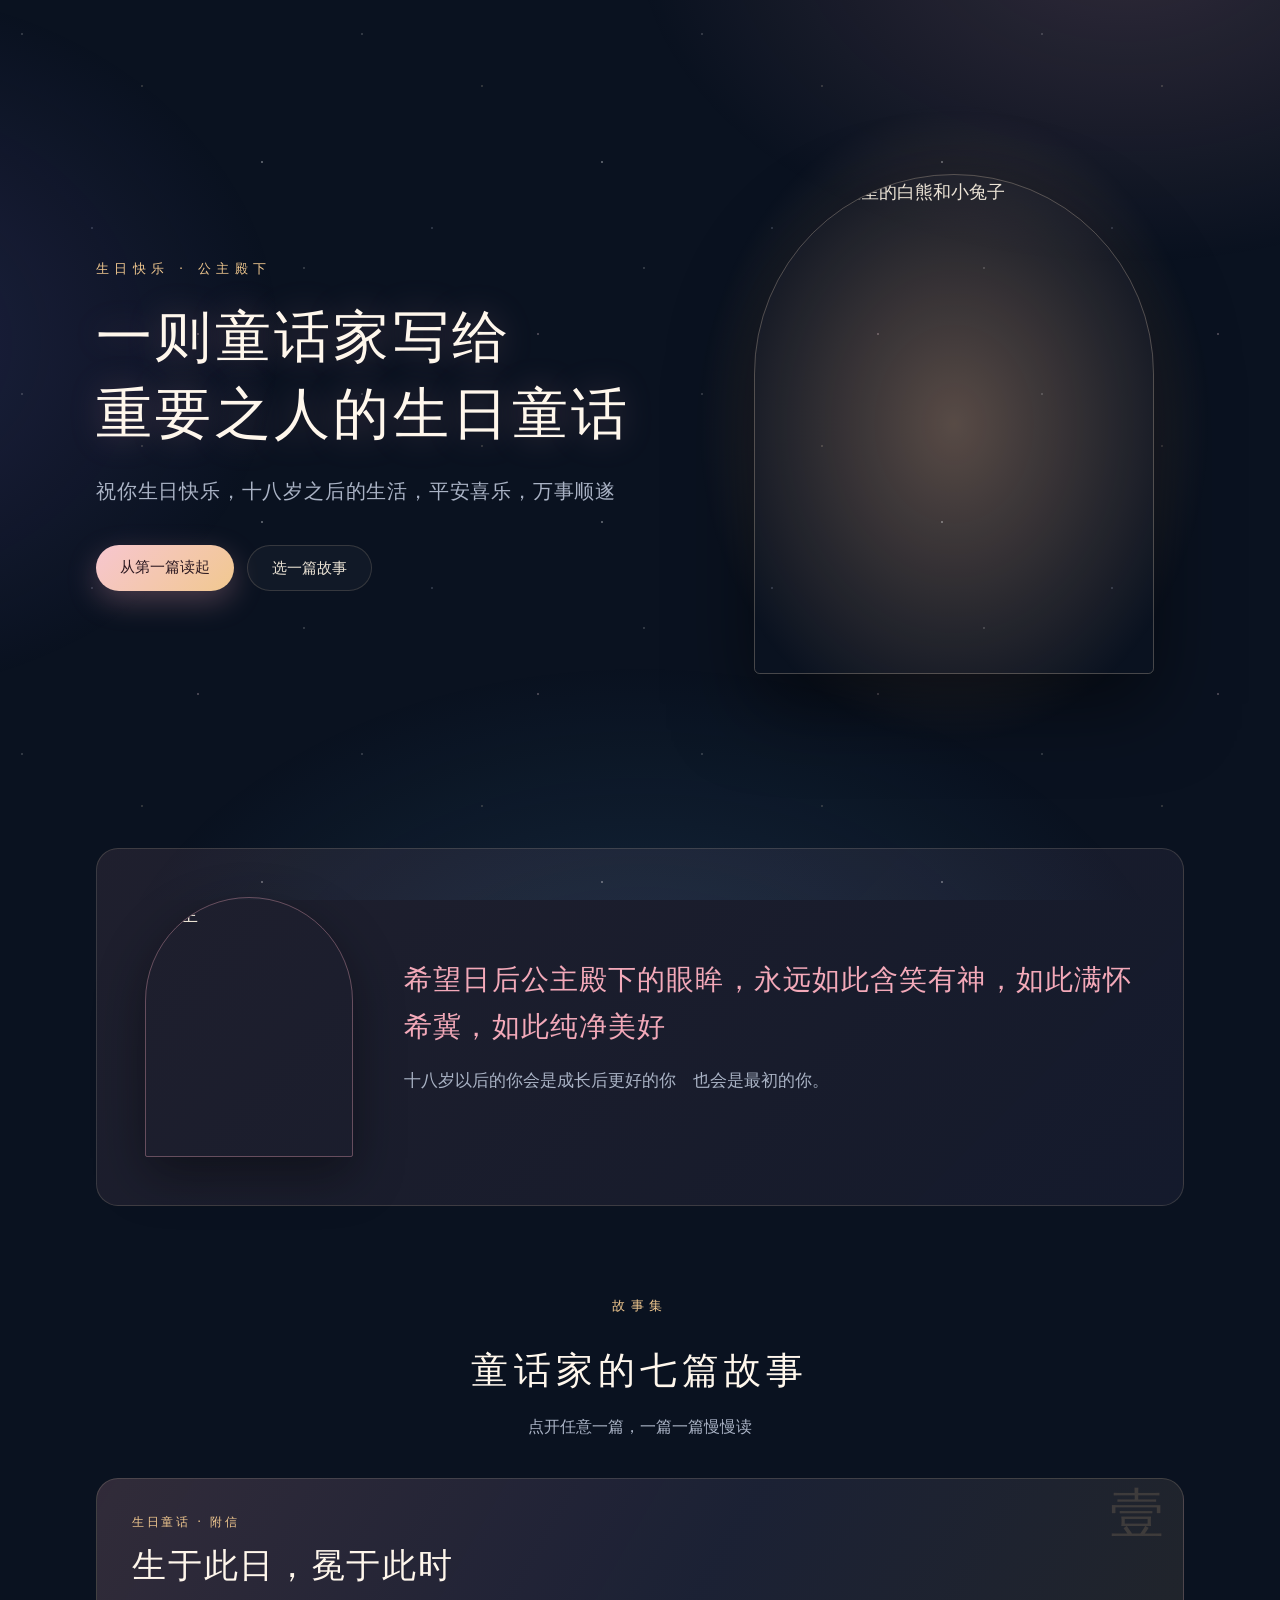
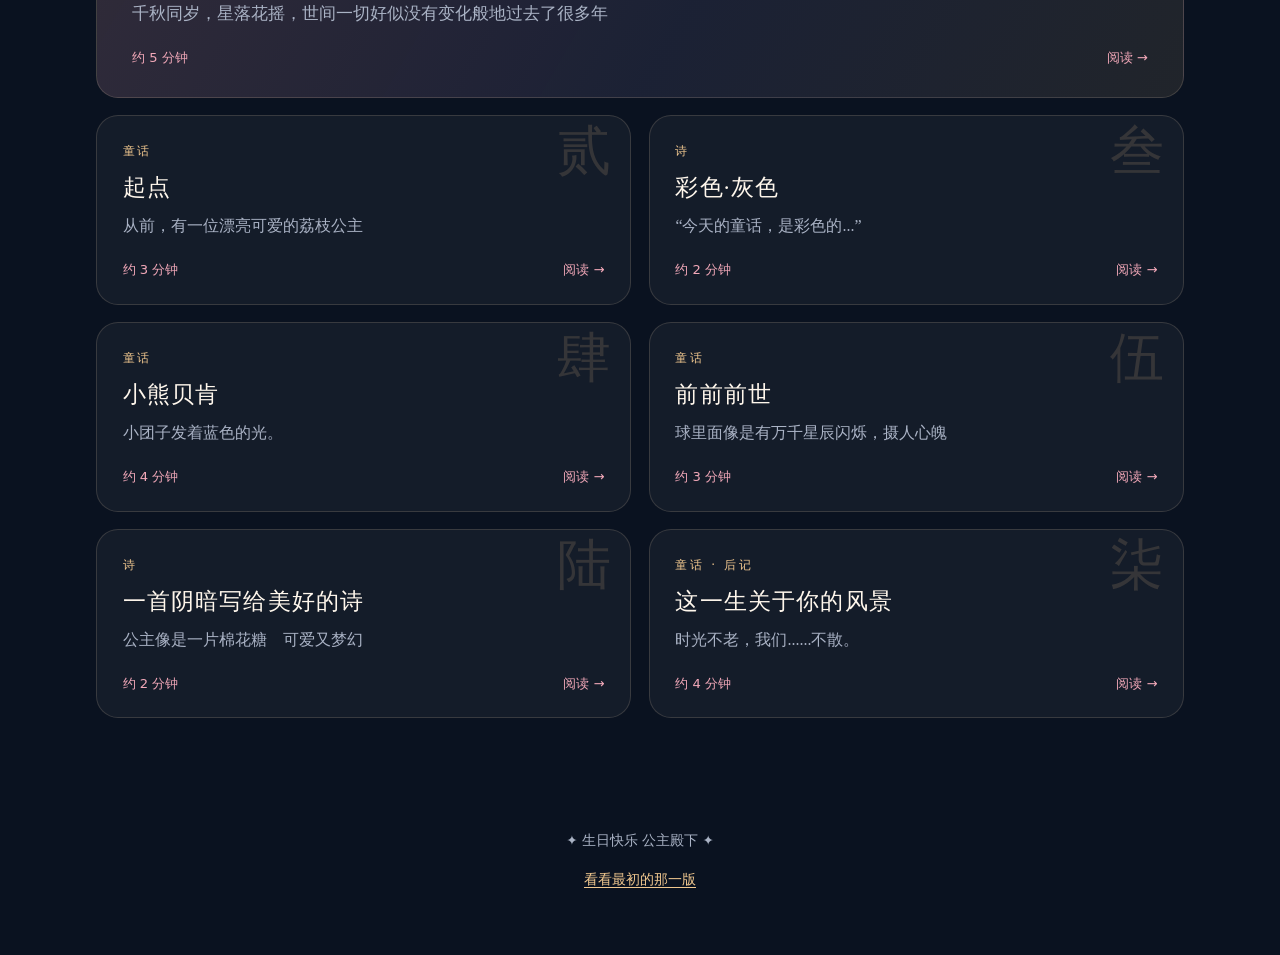
==== index.html @ 59473327 "Redesign the birthday page so each story can be read on its own, on phone and desktop. Co-authored-b" ====
<!DOCTYPE html>
<html lang="zh-CN" class="no-js">
<head>
  <meta charset="utf-8">
  <meta name="viewport" content="width=device-width, initial-scale=1, viewport-fit=cover">
  <meta name="theme-color" content="#0a1220">
  <title>生日快乐  公主殿下</title>
  <link href="princess.css" rel="stylesheet">
  <script>document.documentElement.className = "js";</script>
</head>
<body>
  <div class="home">
    <header class="hero wrap">
      <div class="hero-text">
        <p class="eyebrow">生日快乐 · 公主殿下</p>
        <h1><span>一则童话家写给</span><span>重要之人的生日童话</span></h1>
        <p class="wish">祝你生日快乐，十八岁之后的生活，平安喜乐，万事顺遂</p>
        <div class="actions">
          <a class="btn btn-primary" href="#born">从第一篇读起</a>
          <a class="btn btn-ghost" href="#stories">选一篇故事</a>
        </div>
      </div>
      <figure class="hero-art">
        <img src="night.jpg" alt="捧着发光星星的白熊和小兔子">
      </figure>
    </header>

    <section class="dedication wrap">
      <img src="princess.jpg" alt="公主">
      <div>
        <h2>希望日后公主殿下的眼眸，永远如此含笑有神，如此满怀希冀，如此纯净美好</h2>
        <p>十八岁以后的你会是成长后更好的你　也会是最初的你。</p>
      </div>
    </section>

    <section class="library wrap" id="stories">
      <div class="section-head">
        <p class="eyebrow">故事集</p>
        <h2>童话家的七篇故事</h2>
        <p class="sub">点开任意一篇，一篇一篇慢慢读</p>
      </div>
      <div class="cards">
        <a class="card featured" href="#born">
          <span class="num" aria-hidden="true">壹</span>
          <span class="tag">生日童话 · 附信</span>
          <h3>生于此日，冕于此时</h3>
          <p class="excerpt">千秋同岁，星落花摇，世间一切好似没有变化般地过去了很多年</p>
          <span class="meta"><span>约 5 分钟</span><span>阅读 →</span></span>
        </a>
        <a class="card" href="#start">
          <span class="num" aria-hidden="true">贰</span>
          <span class="tag">童话</span>
          <h3>起点</h3>
          <p class="excerpt">从前，有一位漂亮可爱的荔枝公主</p>
          <span class="meta"><span>约 3 分钟</span><span>阅读 →</span></span>
        </a>
        <a class="card" href="#color">
          <span class="num" aria-hidden="true">叁</span>
          <span class="tag">诗</span>
          <h3>彩色·灰色</h3>
          <p class="excerpt">“今天的童话，是彩色的...”</p>
          <span class="meta"><span>约 2 分钟</span><span>阅读 →</span></span>
        </a>
        <a class="card" href="#beken">
          <span class="num" aria-hidden="true">肆</span>
          <span class="tag">童话</span>
          <h3>小熊贝肯</h3>
          <p class="excerpt">小团子发着蓝色的光。</p>
          <span class="meta"><span>约 4 分钟</span><span>阅读 →</span></span>
        </a>
        <a class="card" href="#past">
          <span class="num" aria-hidden="true">伍</span>
          <span class="tag">童话</span>
          <h3>前前前世</h3>
          <p class="excerpt">球里面像是有万千星辰闪烁，摄人心魄</p>
          <span class="meta"><span>约 3 分钟</span><span>阅读 →</span></span>
        </a>
        <a class="card" href="#shade">
          <span class="num" aria-hidden="true">陆</span>
          <span class="tag">诗</span>
          <h3>一首阴暗写给美好的诗</h3>
          <p class="excerpt">公主像是一片棉花糖　可爱又梦幻</p>
          <span class="meta"><span>约 2 分钟</span><span>阅读 →</span></span>
        </a>
        <a class="card" href="#view">
          <span class="num" aria-hidden="true">柒</span>
          <span class="tag">童话 · 后记</span>
          <h3>这一生关于你的风景</h3>
          <p class="excerpt">时光不老，我们......不散。</p>
          <span class="meta"><span>约 4 分钟</span><span>阅读 →</span></span>
        </a>
      </div>
    </section>

    <footer class="site-foot">
      <p>✦ 生日快乐 公主殿下 ✦</p>
      <p><a href="旧版/">看看最初的那一版</a></p>
    </footer>
  </div>

  <main class="reader">
    <div class="reader-bar">
      <div class="wrap">
        <a class="back" href="#stories">← 故事集</a>
        <label class="picker">
          <select id="story-select" aria-label="选择故事">
          <option value="born">壹 · 生于此日，冕于此时</option>
          <option value="start">贰 · 起点</option>
          <option value="color">叁 · 彩色·灰色</option>
          <option value="beken">肆 · 小熊贝肯</option>
          <option value="past">伍 · 前前前世</option>
          <option value="shade">陆 · 一首阴暗写给美好的诗</option>
          <option value="view">柒 · 这一生关于你的风景</option>
          </select>
        </label>
      </div>
      <div class="progress"><span></span></div>
    </div>

    <article class="story" id="born" data-title="生于此日，冕于此时">
      <header class="story-head">
        <span class="num">壹</span>
        <p class="tag">生日童话 · 附信</p>
        <h2>生于此日，冕于此时</h2>
        <p class="meta">约 5 分钟</p>
      </header>
      <div class="prose">
<p>那是一个阳光和煦的秋日。</p>
<p>在王国另一边的一个小镇上，一切都显得那么舒缓，闲适，紫罗兰在街头巷角随处可见的地方摇曳着，村口的荔枝树虽然已经过了结果的季节，仍然秉承着自己四季常青的承诺。但若是将视角转向镇子中间的那间略显颓势的三层屋子里，里面的人们却略显焦急与仓促。</p>
<p>“是位小公主呢！”孩子窝在襁褓里，在妈妈的怀里紧皱着眼睛哇哇地哭着，窗外，荔枝树上悄悄地开出了本不该出现的花。那一年，镇子里的荔枝树在深秋却结了果子。</p>
<p>“荔枝小公主，别跑得太远啦！”奶妈在后面大声喊着，气喘吁吁地想追上前面的两个小人儿。小公主和属于这位小公主的小童话家跑到了镇子外的荔枝林里。躺在一层厚厚的落叶上的小公主，抬起手遮住从叶子缝隙漏下的好看的光斑，感受着手心里传来的温度，突然张开了嘴“喂，小童话家......你说我们十八岁，会是什么样子呢？”</p>
<p>“我也不知道呢，不过我想我们会一直在一起吧！一定会的！”小童话家坚定地望着树身上的树节，眼神里熠熠发光。</p>
<p>“会的吧，我们都是彼此的温暖呢！”小公主说。在空气中飘荡着的，是什么的香味呢？躺在一旁的童话家想着，那一丝丝的若有若无，是童话家闻过的最好闻的气味。</p>
<p>千秋同岁，星落花摇，世间一切好似没有变化般地过去了很多年，转眼间，小公主也要成为一位二九年华的少女了。小公主也走出了小镇，去了国都生活，在国都生活的她，第一次听说了王国那位和她同名的公主殿下，和那位专属于公主殿下的童话家的故事。</p>
<p>这天是王国的国庆期间，也是王国里的那位独一的公主十八岁的成人礼，远方的童话家托了吟游诗人给公主殿下带来了一首歌，小公主痴痴地望着礼台上的公主，下意识地回头，可是......</p>
<p>她没能看到一直陪着她的，属于她的小童话家。</p>
<p>小童话家在王国的另一边，站在草药铺前看着为了公主的成人礼而寻找很多魔法师在全国各地投放镜像的画面，看着童话家请的吟游诗人唱歌时荔枝公主眼里那种光，他抬起头向前看，可是......</p>
<p>他也没能看到一直走在他身前，属于他的小公主。</p>
<p>药铺的老人抬眼看到了站在铺前少年暗淡的眼神，起身，在药柜的角落里拿出了一株草药，递给了疑惑的少年，“世间草木皆美，人不是，草药皆苦，可正是这些苦，让人变成更好的自己，温养人的心灵。孩子，回去吧。”......</p>
<p>十天后，小公主睁开眼，迎接了自己的十八岁。来到国都的小公主，没有了以前那些陪她过生日的人，可是那些人都给她捎来了自己的祝福。小公主在等，等着某个人给她的礼物，等着那些誓言的实现。站在国都街头的她，听着街边的流浪艺人唱起童话家送给公主的歌；看着怀里抱着发着蓝光的小毛团的姑娘往皇宫走去；应着街边邀请她去水晶球前看一看自己前世的占卜师；闻着从草原来的脖子上挂着怪物饰品的姑娘身上的香味，漫无目的地走在国都的街头上，看着渐升又渐下的太阳，小公主一直到落日的时候回到家里，才看到了坐在她门前，那个戴着兜帽的奇怪身影。</p>
<p>“您终于回来了，荔枝小公主。这是您的童话家先生给你的信，还有这份由我的老师，王国最伟大的魔法师制作的永久保存的记忆水晶。”戴着兜帽的身影看到小公主后，站了起来，摘下了兜帽，露出一张青涩的脸庞,给了小公主两样用树叶包着的东西。</p>
<p>“他......怎么会能给我这么珍贵的东西，他有付出什么严重的代价么？”小公主看着眼前的魔法师学徒，总感觉有几分相似。</p>
<p>“请您放心，他没有付出代价，而且，水晶本身并不珍贵，我也能做得出来，珍贵的，是心。”学徒说完，慢慢地向远方走去，小公主回到了屋里，拆开了那封，曾经属于她的童话家，给她写的信。</p>
<div class="letter">
<p class="letter-poem">“我回到了我们的起点，莱顿，<br/>
在莱顿塔顶眺望远处的运河，<br/>
正是航海的季节，<br/>
缓缓驶过的帆船，<br/>
黄昏下一片安宁的小镇，<br/>
天边逐渐黯淡的光线。<br/>
塔顶上的微风，<br/>
记忆中的微笑，<br/>
悄悄地映出我紫罗兰色的内心。”</p>

<p class="salutation">我的小公主，展信佳。</p>
<p>很久不见了，你还好么？在我不在的这些日子里，你一定也会很开心很乐观地面对新的生活吧！我相信我小公主的元气能量，一定会给所有周围的人带来春风！</p>
<p>十八岁的小公主再也不是之前那个傻傻的孩子了，记得你十七岁的生日时，我也给你写了封信，一年过去了，就像被施了魔法般，我们的距离被拉开了很远，远到我没办法在这段时间里一下赶上这么长的距离。可是作为曾经的小童话家，我或许没有王国里那位童话家那么大的本领，可以一次次地很快追回属于他的公主，但是我也……一直一直在你的身后。或许，我们在这段时间都错过了，但我想，只要莱顿的紫罗兰和荔枝树一天不枯萎，凋谢，我就总会在莱顿等着你，等着你回头重新对我一笑，让春天绽放在那一瞬间。我也不明白我能不能等得到，但我想，如果我连等待的勇气和机会都不拥有，我怎么能当一位公主的童话家呢？</p>
<p>有位老人告诉我，世间草木很美，人不是，但我想，我见过的所有的风景，回顾皆如草木，唯你似青山，永远在我的世界里矗立起一片净土，或许青山药草苦人，但山依然若立不倒，完美如旧，那就够了。青山永远如你，一眼万年，一许一生。</p>
<p>我昨天回了一趟莱顿，为你带去了两片荔枝树叶，莱顿的荔树仍同你我初见时茂盛，紫罗兰仍在树旁未离未弃</p>
<p>十八岁的小公主，要同莱顿的荔枝树一般，成为一道美丽而独立，常青的风景线。我会一直追逐，期许有一天魔法能消失，我们的距离能再次靠近，无关其他任何事。</p>

<p class="signoff">生日快乐啊，我青春里最美的风景。</p>
</div>
      </div>
    </article>
    <article class="story" id="start" data-title="起点">
      <header class="story-head">
        <span class="num">贰</span>
        <p class="tag">童话</p>
        <h2>起点</h2>
        <p class="meta">约 3 分钟</p>
      </header>
      <div class="prose">
<p>从前，有一位漂亮可爱的荔枝公主，追求她的人多极了，城市的守卫曾说，荔枝公主的宫殿经常会被狂热的追求者们窥视。一次，一位年轻人恰巧在宫殿外被御驾的皇帝遇见，皇帝大怒，下令不许公主宫殿范围内出现任何居心叵测之人。皇帝甚至请了宫殿的御用魔法师，在公主的宫殿外设下了魔法：公主的宫殿内，只要出现居心叵测，贪图公主美色的人，便会被魔法传送入国家的大牢中。公主原先有许多玩得来的异性朋友—公主单纯而善良，喜欢和男生一起玩，没有那些可怕的心机和明争暗斗，只有一个个对她很好而又都围着她的男孩子。可是，当魔法师施下结界后，公主就再也没见过那些人，公主甚至听说了一些她的“朋友”被送进大牢的传闻。她去找父皇，父皇只是看着她，希望她能早日成长，能保持单纯却又不会再受骗。公主在宫中无聊地踱步，突然有侍卫告诉公主，童话家来宫殿了。公主又高兴又惊奇，童话家走进了结界，却没有触发它。他是公主很要好的朋友，公主也曾想过他是否敢来找自己，踏进结界。而随着时间的流逝，童话家一直没来，甚至身边有宫女说童话家已经被投入了大牢，公主便决定不再主动联系打听他的消息，虽然心中有一丝抱歉，但公主总能很好地自制。因此，看到童话家主动前来，公主仍然十分惊奇，童话家走到公主面前，行了礼之后，便向公主说起了一个又一个他在这些天编出的故事，公主的心渐渐地平静下来，不再因为那些人的离去而伤心。童话家的故事有的很治愈，有的却会很现实，很悲伤，公主会暂时地有些不开心，侍女们将公主扶进屋后，童话家更会安静地坐在花园里，等待着公主重新来找童话家，而这时往往童话加又想好了下一轮的故事，继续说给公主听。而自始至终，童话家在结界中都能安然无恙，就这样一日复一日，一年复一年，童话家陪在公主身边，有时童话家会远行，给故事想灵感。这时来自童话家的信件任然会按时送达，后来，公主在一次舞会上遇到了邻国的王子，他们相爱了。二童话加仍然陪在公主身边，不过有时王子到来，童话家会又像以前一样，坐在花园的角落，等着王子和公主一起来听更多爱情的故事。有一天，公主告诉童话家，自己要出嫁了，嫁到邻国当王妃。童话家默默地点了点头，公主从父皇那里争取到了让童话家陪同的权利，可童话家留在了花园里，后来童话家去世了，人们整理遗物的时候，发现一本童话集，里面只有两篇故事：一篇记录了童话家的一生，一片记录了一位公主和一只鸟的友谊。</p>
      </div>
    </article>
    <article class="story" id="color" data-title="彩色·灰色">
      <header class="story-head">
        <span class="num">叁</span>
        <p class="tag">诗</p>
        <h2>《彩色·灰色》</h2>
        <p class="meta">约 2 分钟</p>
      </header>
      <div class="prose verse">
<p>童话家坐在花园里，大道边，秋千上等待着</p>
<p>紫罗兰在童话家的手边，身边，脚边摇曳着</p>
<p>藤花蜷缩在花架上　樱花盛放在精致的宫廷茶具边</p>
<p>童话家蜷缩在角落里　公主面若桃花地倚在玻璃浮雕边</p>
<p>远方的人送来一封带着火漆的信　童话家沉默地看完</p>
<p>沉默地走到海边，把信放在瓶里，绑上一颗心，沉了下去</p>
<p>沉默地走进了这辈子从未去过的店，沉默地走出了平生第一次进过的店</p>
<p>沉默地找到了魔法师，沉默地走出了他的住所，手里握着魔法药丸</p>
<p>那药丸，能让他灰色的世界暂时变成白色的，让他能够努力把世间变成彩色的</p>
<p>像从前那样</p>
<p>那药丸，让他能参与王国酷暑中举行的每日一次的宴会，再不会失去</p>
<p>公主也会去</p>
<p>宴乐之暇，他看见了公主，仍旧笑靥如花，他看着公主，公主却不看他</p>
<p>眼神扫来，无须他低头，公主的视线定不会停留，当日，他就会去那曾唾弃的堕落之地</p>
<p>下坠的有信，有心。</p>
<p>远方的人的传闻不断传来　童话家想到了一句民谣</p>
<p>王国曾经的作曲家写下一句民谣　“爱上一匹野马　可我的心里没有草原”</p>
<p>童话家摸了摸　本该有心的地方　似乎少了点什么　在下坠吧。</p>
<p>坠到了深渊了吧　那里没人能到达</p>
<p>童话家想到一位姑娘　一位童话中的少女　名字是和紫罗兰有些联系呢</p>
<p>少女为了留恋之人　学会了在人间怎么活下去　这故事　似乎和公主说过</p>
<p>童话家轻轻闻了闻紫罗兰　捏碎了它　后来两三天　手上都带着花香</p>
<p>熏得他有些恍惚　被捏碎的紫罗兰　还是留下了香味啊</p>
<p>他选择了紫罗兰</p>
<p>童话家蜷缩在角落里　公主面若桃花地倚在玻璃浮雕边</p>
<p>藤花蜷缩在花架上　樱花盛放在精致的宫廷茶具边</p>
<p>紫罗兰在童话家的手边，身边，脚边摇曳着</p>
<p>童话家坐在花园里，大道边，秋千上等待着</p>
<p>远方的人听到了童话家的传闻　公主担心着童话家的灵魂</p>
<p>心被深渊里的人鱼归还　远人回到王国　公主走到童话家的身前</p>
<p>裙摆飘飘　像春风刮过山间的空穴　像夕阳唤回暮归的岩雀</p>
<p>“今天的童话想好了么”　童话家抬头　万物复苏</p>
<p>“嗯”世间又有了色彩。“今天的童话，是彩色的...”</p>
<p class="end">end</p>
      </div>
    </article>
    <article class="story" id="beken" data-title="小熊贝肯">
      <header class="story-head">
        <span class="num">肆</span>
        <p class="tag">童话</p>
        <h2>《小熊贝肯》</h2>
        <p class="meta">约 4 分钟</p>
      </header>
      <div class="prose">
<p>公主殿下收到的礼物，每年都能堆成一座小山，那些肉麻的告白和“无名”的礼物，殿下甚至都拆不完，扔在宫殿的角落里，可是公主此时却蹲在地上，看着面前一个毛茸茸的小团子。这是童话家从游吟诗人手中得到的小宠物。</p>
<p>童话家笑眯眯地看着公主，说：“这是一只贝肯熊，想听听它们的故事么？”公主披着头发，把小团子抱起来顶在头上，开心地坐到花园的摇篮椅上，点了点头，小团子被突如其来的颠簸弄醒了，抬起眼睛也看着童话家。</p>
<p>从前的从前，在王国还不存在的时候，贝肯熊们就存在了，幼年的贝肯熊是上天的宠儿，它们简直就像幸福本身，想拥有的东西但凡世界上存在，总会得到，可小幼仔们想要的只有可爱的美好事物。所以呢，其他的种族也不会对这群可爱的小精灵有着嫉妒之心，反而看见小贝肯都会很好地保护它们，可是或许命运之神永远是公平的，小贝肯们会保持目前毛茸茸的样子十八年，而后会在一年内快速长大，长大的贝肯熊像是遭了诅咒一般，会把周围所有人的厄运都转移到自己的身上。所以，大贝肯们常常在一两年内就会因为各种坏事而消逝，所以很多富人会养贝肯熊当作宠物，能够保佑自己不受灾难。</p>
<p>公主抱下小小的团子说：“这么可怜的小精灵，我才舍不得，还给你好了。”小熊动了动，像小汤圆一样趴在公主的手上。童话加笑着说："我的童话会这么无趣么？还没说完呢，故事才刚刚开始..."</p>
<p>就在现任国王登基的那一天，我的游吟诗人朋友的母亲在溪边发现了一只与众不同的小贝肯在石头上趴着，像现在趴在你手上一样，她本以为那是某位富人在溪边不小心落下的，可是她小心地护着它很多天，每天都带着它来石头边等着，也不见有人来找，年轻的她便把小贝肯带回了家里，好好打量后，她才发现，那真是一只与众不同的贝肯，小贝肯们很多时候都发着翡冷翠的绿色，像是萤火之森里的精粹，而那只小贝肯，却很少发光，即使发光也是一种淡淡的幽蓝，像是一抹蓝焰。她恰巧是占星师的学徒，有一次打扫占星楼时，小贝肯待在了她的兜帽里，恰好发出了蓝光，被一旁的占星师看见了，年长的占星师竟第一次改变了他古井无波的表情，盯着贝肯看了很久...</p>
<p>第二天，她被占星师唤进了塔楼的图书馆里，占星师正翻看着一本古籍。他告诉诗人的母亲，古籍中曾记载，一位冒险家在北极的冰原上，发现了一只贝肯熊，它竟然处于老年阶段，这意味着它在十八岁后，活了至少三十年！陪伴在那只贝肯熊身边的冒险家发现，那只贝肯的身边有着几株蓝色的花，闪着幽蓝的光芒...似乎能把一切吞噬殆尽，而那只贝肯也闪着蓝色的光芒。过了几天，就当冒险家即将放弃带走的那只贝肯熊的时候，它竟张开了嘴，说出了古语，恰好懂得古语的冒险家明白了那只熊的来历，以及为什么它能够一直不被厄运打倒。可古籍上没有记载原因，只是隐晦地说那只熊也经历了很多倒霉的事，可他总不会被打倒。诗人母亲发现的那只小贝肯一直陪在她的身边，直到诗人长大，母亲去世，贝肯突然消失了，而诗人在大陆上游历时，在森林里又发现了三只蓝光的贝肯，他们的身后，是一只同样泛着蓝光的成年贝肯。大熊看着诗人，抱起了最小的那只，放在了诗人手上，带着两只小熊走了，诗人注意到，他们刚待过的地方，长着几株蓝色的花，闪着幽蓝的光。诗人和我说：“只有足够可爱的东西，才会让它们能够一直保持幼年状态，而不会长大”童话家看着听得呆愣住的公主，继续说：“所以我把它给了我所知道的最可爱的美好的好朋友了。”公主低头看着小团子，童话家也低下头：</p>
<p>小团子发着蓝色的光。</p>
      </div>
    </article>
    <article class="story" id="past" data-title="前前前世">
      <header class="story-head">
        <span class="num">伍</span>
        <p class="tag">童话</p>
        <h2>《前前前世》</h2>
        <p class="meta">约 3 分钟</p>
      </header>
      <div class="prose">
<p>王国来了位占卜师，据说从遥远的冻土感召了星星的指引，走了三年才到了国都，消息传到了每个人的耳里，因为占卜师有一颗与众不同的水晶球，能看出每个人的前前前世究竟是什么样子。殿下又听说王国的宫廷占卜家进了那个占卜师的帐篷后，很久才出来。八十岁的白胡子占卜师竟然冲帐篷行了礼，便想去帐篷里看看，可是国王身边的侍卫还没有弄清他的身份，所以公主不能以身犯险。此时，有一双眼睛盯上了童话家...（或许是公主好看的眸光？）</p>
<p>这就是童话家现在为什么会站在帐篷前的原因...掀开帘子，童话家看见了那颗神秘的水晶球，球里面像是有万千星辰闪烁，摄人心魄，而水晶球边，坐着一位...少年？脸上带着不属于他这个年纪的睿智和深邃。</p>
<p>“来看看你的前前前世吧，或许能看见一两个相似的脸，报酬呢，一个不太过分的承诺就好啦，如果你看见一个男生，留着长发，碧色眼眸，请在他困难时帮助他，还有，无论你是国王还是平民，答应我，坚守初心，不要成为自己和在意的人讨厌的模样，同意的话，就把你的额头贴在水晶球上。 ”</p>
<p>童话家默然地走上前，把额头贴在球上，嘴里小声嘀咕了一句</p>
<p>睁眼，眼前站着一位少年，眉眼间尚存几分稚气，“小时候的我吗？我现在是旁观者的身份来观察我的一生么？真是神奇。”童话家自言自语道：“嘿，早上好啊！”身后传来孩子清脆的声音，少年眼前一亮，跑了上去，童话家跟着回头，呼吸一窒，那女孩...</p>
<p>像极了公主。</p>
<p>前前前世的童话家在裁缝店长大，而公主是商人的孩子，连关系都同今世一般，两人约好了做一辈子的朋友。可慢慢地，公主变了，在商人家长大的她，变得功利，嫁给了一位贵族，贵族对她很不好，也不允许她和任何男人说话；童话家也变了，他被生活的烦扰与苟且压得喘不过气来，变得酗酒，暴躁，颓废。童话家和公主不知何时再也没有了往来，甚至来不及好好道别，公主忍受不了贵族的压迫，偷跑了出去，却被抓了回来，淋了雨，得了风寒；而贵族大怒之下，不允许医生医治，等到公主病情恶化时，医生却回天乏术。弥留之际，公主想到了少年的时光，有离别，有伤感，可那个陪着自己说好要当一辈子好朋友的少年，好像一直在，却不知何时渐渐地离开。童话家知道了消息，走到了酒馆，烂醉如泥，瘫在街上的他哭着说：“她跑的方向...是裁缝店啊！！......”</p>
<p>站在前前前世的自己的坟前良久，童话家睁眼，少年看着他说：“答应的事，请务必记牢啊。”童话家对上少年的眼睛，嘀咕了一句，掀开帘子走了出去。</p>
<p>王国的太阳有些晃眼，晃得童话家失了体面。</p>
<p>“所以，那个占卜师到底有多神？有什么要求么？我能不能也去看看？你的前前前世是什么样的啊？”公主蹦来蹦去，激动地问童话家。</p>
<p>童话家笑着说：“其实他提的要求很过分的，也没那么神，公主殿下您还是别去了吧，至于我的前前前世啊，当然很好了！公主...你会一直和我要好而保持可爱吧？”</p>
<p>公主愣了愣，“怎么突然问这个？一定！”</p>
<p>童话家嘴里第三次嘀咕了同一个词：“一定。”</p>
      </div>
    </article>
    <article class="story" id="shade" data-title="一首阴暗写给美好的诗">
      <header class="story-head">
        <span class="num">陆</span>
        <p class="tag">诗</p>
        <h2>《一首阴暗写给美好的诗》</h2>
        <p class="meta">约 2 分钟</p>
      </header>
      <div class="prose verse">
<p>童话家才不会让水晶球里的前前前世重演</p>
<p>他讨厌烟酒　那是他心中蓝天上少数的几块乌云之一</p>
<p>他年少选择当一名医生　有一部分原因也是因为不像商业</p>
<p>没有太多的应酬和虚假的利益社交　无需烟酒</p>
<p>这点他只和公主说过</p>
<p class="gap"></p>
<p>他讨厌发怒　怒气会让人变得陌生而恐怖</p>
<p>怒气会让人说出不该说的话　做不该做的事</p>
<p>冷静时又会自责　他要做自己喜欢做的角色</p>
<p class="gap"></p>
<p>他讨厌平庸　他不想在世界上碌碌无为而没法享受</p>
<p>他不想被钱绑架　他明白被动收入才是财务自由</p>
<p>升职加薪只是骗局　他不要当社畜</p>
<p class="gap"></p>
<p>他很作　他讨厌作　可他极度缺乏安全感　患得患失</p>
<p>这是他心中最大的乌云　他不相信别人　不愿意接纳更多的朋友</p>
<p>两个不够　四个太多　现在刚刚好</p>
<p>他也讨厌分别　可他能很快地接受　他不是一个现实主义者</p>
<p>浪漫主义和悲观主义很矛盾地糅合在了一起　让他想逃避</p>
<p>逃跑　去到一个小镇上　红衣佳人白衣友　松花酿酒春水煎茶</p>
<p>他讨厌世间　讨厌时代　可他不得不承认</p>
<p>他留恋这里　因为世间有公主　有佳人　有朋友</p>
<p>纵使纷烦世间依旧　只求同心几人长存</p>
<p>他喜欢公主　公主像是一片棉花糖　可爱又梦幻</p>
<p>公主像是童话里走出来的人物　美好却不流于平庸</p>
<p>公主的坚持和独立有时候会闪出让他自卑的光芒</p>
<p>可他希望公主能像蜂蜜一样　他们的友谊也能像蜂蜜一样</p>
<p>永不变质　纵使有过结晶隔在其中　遇见温度便总能化开</p>
<p>最重要的是　公主长大后　去王国冒险时　要像蜂蜜一样</p>
<p>永远永远美好　不被庸俗的尘世所沾染</p>
<p>他做了噩梦，梦见了前前前世的重演</p>
<p>公主说他有太多缺点　可他只会把缺点累积给真正喜欢的人看</p>
<p>公主说她要走自己的路　可他一直努力怎么也追不上大步向前的她</p>
<p>惊醒　他去了花园　公主没来　他担心着梦的时候　回头看见了公主</p>
<p>依旧那么美好　能包容他的缺点　他才发现自己内心深处其实并没有担心</p>
<p>童话家写出了很多故事　因为他也有很多故事　因为他能够敏感地察觉到周围人的故事</p>
<p>“大抵世上每个人都是如此　自命不凡　却又无足轻重。”</p>
<p class="end">end</p>
      </div>
    </article>
    <article class="story" id="view" data-title="这一生关于你的风景">
      <header class="story-head">
        <span class="num">柒</span>
        <p class="tag">童话 · 后记</p>
        <h2>《这一生关于你的风景》</h2>
        <p class="meta">约 4 分钟</p>
      </header>
      <div class="prose">
<p class="part">一.</p>
<p>其实有件事，童话家不知道</p>
<p>公主其实也去了帐篷，见了那位占星师</p>
<p>占星师说出要求的时候，公主微笑了起来</p>
<p>占星师愣住了，“你不觉得我的要求很奇怪不随大流么？”</p>
<p>“不啊，”公主认真地看着占星师“爱情无关性别，只是灵魂的契合。”</p>
<p>占星师低下了头，似乎有些失态，他抬头，压抑住声音的颤抖。</p>
<p>“谢谢...那么，我将向你展示你的前世，请把额头抵在水晶球上。”</p>
<p>“唉？？！为什么别人是前前前世，到了我却不一样了？”公主略显疑惑地偏了偏头。</p>
<p>“这是我对您善解人意的报答，殿下。观测的世界离现世越近，受到的干扰越大，对我的损耗也越大，，但您值得这次体验。”占星师虔诚地回答道。</p>
<p>公主笑了笑，也没回答，双手背向身后，将额头贴在水晶球上......</p>
<p class="part">二.</p>
<p>"陪你走过那山高水长,陪你一起生长~"最后一个音符落下,似繁华落尽.男孩抬头看着对面的女孩,认真地看着女孩笨拙地拨弦,公主认出了女孩的脸,同自己一般,可男孩的脸被琴架挡住,公主疾步地向一边走去,回头一望,那是童话家的脸。</p>
<p>前世的两个人在学校学习,相识,相知,慢慢地成了朋友,公主渐渐地发现自己的生活里闯进了一个男孩,她有些排斥,但经历了几次的冷脸相对后,童话家仍然在原地等待,他相信公主会回头,公主发现生活里有太多的痕迹,都是童话家留下的,有太多的人,都是匆匆过客。她回过头,童话家还站在那,于是慢慢地,她学会了接纳童话家,她和童话家终于又一次成为了好朋友。</p>
<p class="part">三.</p>
<p>公主看到这，有些恍神，她想到了今世的童话家，看来即使世间万物变迁，白云苍狗，即使两人重新活了一世，有些东西还是没变啊。</p>
<p class="part">四.</p>
<p>童话家和公主约好了很多事情，幻想了很多未来的故事，公主都会很开心地回应，可是有时，童话家总会提到过去的不愉快，让公主有些愧疚，困扰。后来，童话家写在本子上的一句话被公主无意间翻见：</p>
<p>“总有一天，你和你在意的人能笑着讨论过去，互相怪罪，然后一笑了之，而后你们的心里也不会有顾虑，因为你们都知道对方不会因此而心生芥蒂，你们不是对方的心病，而是精神上的挚友。”</p>
<p>公主明白的童话家会是自己一辈子的好朋友这句话不是说说而已，是永远的陪伴。</p>
<p>后来上的大学，童话家去了一座宜居的城市，公主去了她想去的地方。</p>
<p>后来毕了业，童话家留在了原地，而公主来到了童话家的城市，买不起房子的那段日子里，公主和从小陪伴到大的闺蜜合租，童话家的屋子正好在对门。</p>
<p>后来他们都买得起房子的时候，大家一起买下了一层楼，按照自己的喜好把房子装修成最满意的样子，工作虽然忙，有时候大家都没法在家里吃饭，可到了周末，三个人一定会聚在一起，吃着童话家做的饭，看着总是得不到一致好评却看的很开心的电影，总是被压榨的童话家满口怨言，却总是笑着看着这里，眼底的温柔怎么也藏不住。</p>
<p>那是家的感觉。</p>
<p>童话往往经不起往下猜想，可这三个人，后来靠着公主的精明，成了啥也不干照样挣得比大家都多的日子，他们一起趁着年轻满世界旅行，看过极光，听过鲸鱼的叫声，吃过最好的料理，喝过最甜的特酿，更重要的是：遇见了彼此，成了最幸运的人。</p>
<p class="part">五.</p>
<p>占星师问起了公主，公主说：“前世的风景很美。”占星师笑着说：“王国有首诗，叫《断章》。或许，殿下怎么说也是别人的风景呢。”</p>
<p>致我青春里亏欠的风景，也是我往后一生的风景，时光不老，我们......不散。</p>
<aside class="afterword">
<p class="afterword-title">后记：</p>
<p>致我最最亲爱的荔枝公主：你说出你也很惊讶你现在已经可以完全适应我的时候，我超级超级开心和感动！无论什么时候，你总能带给我最满足的喜悦，而且这种自己喜欢的人愿意为自己而改变的感觉也特别棒呜呜，你是世界上独一无二最最最好的基友！希望以后的我们能够一直一直感动下去！</p>
</aside>
      </div>
    </article>

    <nav class="pager" aria-label="翻页">
      <a class="prev" id="prev" href="#"><span>← 上一篇</span><strong></strong></a>
      <a class="next" id="next" href="#"><span>下一篇 →</span><strong></strong></a>
      <a class="home-link" href="#stories"><span>回到故事集</span></a>
    </nav>
  </main>

  <script src="reader.js"></script>
  <script src="princess.js"></script>
</body>
</html>
---- princess.css ----
:root {
  --bg: #0a1220;
  --panel: rgba(255, 255, 255, 0.045);
  --panel-hover: rgba(255, 255, 255, 0.08);
  --line: rgba(242, 214, 178, 0.16);
  --text: #ece4d6;
  --bright: #fff7ec;
  --muted: #aab3c5;
  --rose: #f3a9b9;
  --gold: #f1c88f;
  --violet: #bca8ee;
  --paper: #f8f0e2;
  --ink: #3a2b22;
  --kai: "Kaiti SC", "STKaiti", "KaiTi", "楷体", "Noto Serif SC", "Songti SC", serif;
  --sans: system-ui, -apple-system, "PingFang SC", "Microsoft YaHei", "Noto Sans SC", sans-serif;
  --radius: 22px;
  --column: min(40rem, 100% - 2.5rem);
}

* { box-sizing: border-box; }

[hidden] { display: none !important; }

html { -webkit-text-size-adjust: 100%; }

body {
  margin: 0;
  min-height: 100vh;
  color: var(--text);
  background: var(--bg);
  font-family: var(--kai);
  font-size: 18px;
  line-height: 1.9;
}

body::before,
body::after {
  content: "";
  position: fixed;
  inset: 0;
  pointer-events: none;
}

body::before {
  z-index: -2;
  background:
    radial-gradient(50rem 34rem at 88% -8%, rgba(243, 169, 185, 0.17), transparent 62%),
    radial-gradient(44rem 36rem at -12% 38%, rgba(124, 108, 214, 0.18), transparent 62%),
    radial-gradient(56rem 40rem at 50% 118%, rgba(64, 140, 190, 0.2), transparent 62%);
}

body::after {
  z-index: -1;
  opacity: 0.55;
  background-image:
    radial-gradient(1px 1px at 22px 34px, #fff, transparent),
    radial-gradient(1px 1px at 142px 86px, #ffe9c9, transparent),
    radial-gradient(1.6px 1.6px at 262px 162px, #fff, transparent),
    radial-gradient(1px 1px at 92px 228px, #dfe7ff, transparent),
    radial-gradient(1px 1px at 304px 268px, #fff, transparent),
    radial-gradient(1.3px 1.3px at 198px 334px, #ffd9e2, transparent);
  background-size: 340px 360px;
  animation: twinkle 6s ease-in-out infinite alternate;
}

@keyframes twinkle {
  from { opacity: 0.32; }
  to { opacity: 0.7; }
}

a { color: inherit; }

a:focus-visible,
select:focus-visible {
  outline: 2px solid var(--gold);
  outline-offset: 3px;
}

.wrap {
  width: min(68rem, 100% - 2.5rem);
  margin-inline: auto;
}

.eyebrow {
  margin: 0 0 1.1rem;
  color: var(--gold);
  font-family: var(--sans);
  font-size: 0.8rem;
  letter-spacing: 0.42em;
}

/* ---------- 封面 ---------- */

.hero {
  display: grid;
  grid-template-columns: 1.1fr 0.9fr;
  align-items: center;
  gap: clamp(2rem, 5vw, 5rem);
  min-height: min(100svh, 52rem);
  padding: 4rem 0 3rem;
}

.hero h1 {
  margin: 0;
  color: var(--bright);
  font-weight: normal;
  font-size: clamp(2.1rem, 4.4vw, 3.5rem);
  line-height: 1.38;
  letter-spacing: 0.06em;
  text-wrap: balance;
  text-shadow: 0 0 34px rgba(243, 169, 185, 0.28);
}

.hero h1 span { display: inline-block; }

.wish {
  margin: 1.2rem 0 0;
  color: var(--muted);
  font-size: clamp(1.05rem, 1.6vw, 1.25rem);
  letter-spacing: 0.04em;
  text-wrap: balance;
}

.actions {
  display: flex;
  flex-wrap: wrap;
  gap: 0.8rem;
  margin-top: 2.2rem;
}

.btn {
  display: inline-block;
  padding: 0.8rem 1.5rem;
  border-radius: 999px;
  font-family: var(--sans);
  font-size: 0.95rem;
  line-height: 1.2;
  text-decoration: none;
  transition: transform 0.2s ease, box-shadow 0.2s ease, background 0.2s ease;
}

.btn:hover { transform: translateY(-2px); }

.btn-primary {
  color: #2b1820;
  background: linear-gradient(135deg, #f7c6d0, #f1c88f);
  box-shadow: 0 10px 30px rgba(243, 169, 185, 0.28);
}

.btn-ghost {
  color: var(--text);
  border: 1px solid var(--line);
  background: rgba(255, 255, 255, 0.03);
}

.btn-ghost:hover { background: var(--panel-hover); }

.hero-art {
  position: relative;
  justify-self: center;
  width: min(100%, 25rem);
  margin: 0;
}

.hero-art::before {
  content: "";
  position: absolute;
  inset: -14%;
  z-index: -1;
  background: radial-gradient(closest-side, rgba(255, 196, 150, 0.32), transparent);
}

.hero-art img {
  display: block;
  width: 100%;
  aspect-ratio: 4 / 5;
  object-fit: cover;
  border-radius: 999px 999px 28px 28px;
  border: 1px solid rgba(255, 230, 200, 0.25);
  box-shadow: 0 30px 80px rgba(0, 0, 0, 0.5);
}

/* ---------- 写给公主 ---------- */

.dedication {
  display: grid;
  grid-template-columns: auto 1fr;
  align-items: center;
  gap: clamp(1.5rem, 4vw, 3.5rem);
  margin-block: 1rem 5.5rem;
  padding: clamp(1.6rem, 4vw, 3rem);
  border: 1px solid var(--line);
  border-radius: var(--radius);
  background: linear-gradient(135deg, rgba(243, 169, 185, 0.09), rgba(188, 168, 238, 0.06));
}

.dedication img {
  display: block;
  width: clamp(9rem, 18vw, 13rem);
  aspect-ratio: 4 / 5;
  object-fit: cover;
  object-position: 100% 42%;
  border-radius: 999px 999px 20px 20px;
  border: 1px solid rgba(243, 169, 185, 0.35);
  box-shadow: 0 18px 50px rgba(0, 0, 0, 0.4);
}

.dedication h2 {
  margin: 0 0 0.9rem;
  color: var(--rose);
  font-weight: normal;
  font-size: clamp(1.3rem, 2.4vw, 1.75rem);
  line-height: 1.7;
  letter-spacing: 0.04em;
}

.dedication p {
  margin: 0;
  color: var(--muted);
  font-size: 1.08rem;
}

/* ---------- 故事集 ---------- */

.library { padding-bottom: 4rem; }

.section-head {
  margin-bottom: 2.2rem;
  text-align: center;
}

.section-head h2 {
  margin: 0 0 0.4rem;
  color: var(--bright);
  font-weight: normal;
  font-size: clamp(1.7rem, 3vw, 2.3rem);
  letter-spacing: 0.14em;
}

.section-head .sub {
  margin: 0;
  color: var(--muted);
  font-size: 1rem;
}

.cards {
  display: grid;
  grid-template-columns: repeat(2, 1fr);
  gap: 1.1rem;
}

.card {
  position: relative;
  display: flex;
  flex-direction: column;
  gap: 0.45rem;
  padding: 1.5rem 1.6rem 1.3rem;
  overflow: hidden;
  border: 1px solid var(--line);
  border-radius: var(--radius);
  background: var(--panel);
  text-decoration: none;
  transition: transform 0.25s ease, border-color 0.25s ease, background 0.25s ease;
}

.card:hover {
  transform: translateY(-3px);
  border-color: rgba(243, 169, 185, 0.45);
  background: var(--panel-hover);
}

.card .num {
  position: absolute;
  top: 0.5rem;
  right: 1.2rem;
  color: rgba(241, 200, 143, 0.15);
  font-size: 3.4rem;
  line-height: 1;
}

.card .tag {
  color: var(--gold);
  font-family: var(--sans);
  font-size: 0.75rem;
  letter-spacing: 0.22em;
}

.card h3 {
  margin: 0;
  color: var(--bright);
  font-weight: normal;
  font-size: 1.45rem;
  line-height: 1.5;
  letter-spacing: 0.05em;
}

.card .excerpt {
  display: -webkit-box;
  margin: 0;
  overflow: hidden;
  color: var(--muted);
  font-size: 1rem;
  line-height: 1.8;
  -webkit-line-clamp: 2;
  -webkit-box-orient: vertical;
}

.card .meta {
  display: flex;
  justify-content: space-between;
  margin-top: auto;
  padding-top: 0.6rem;
  color: var(--rose);
  font-family: var(--sans);
  font-size: 0.82rem;
}

.card.featured {
  grid-column: 1 / -1;
  padding: 2rem 2.2rem 1.6rem;
  background: linear-gradient(120deg, rgba(243, 169, 185, 0.17), rgba(188, 168, 238, 0.1) 55%, rgba(241, 200, 143, 0.1));
}

.card.featured h3 { font-size: clamp(1.6rem, 3vw, 2.1rem); }

.card.featured .excerpt {
  -webkit-line-clamp: 3;
  font-size: 1.08rem;
}

.site-foot {
  padding: 2rem 0 3rem;
  color: var(--muted);
  font-family: var(--sans);
  font-size: 0.85rem;
  text-align: center;
}

.site-foot a {
  color: var(--gold);
  text-underline-offset: 3px;
}

/* ---------- 阅读页 ---------- */

.reader-bar {
  position: sticky;
  top: 0;
  z-index: 10;
  border-bottom: 1px solid var(--line);
  background: rgba(10, 18, 32, 0.8);
  -webkit-backdrop-filter: blur(14px);
  backdrop-filter: blur(14px);
}

.reader-bar .wrap {
  display: flex;
  align-items: center;
  gap: 0.8rem;
  height: 3.6rem;
}

.back {
  flex: none;
  padding: 0.45rem 0.95rem;
  border: 1px solid var(--line);
  border-radius: 999px;
  font-family: var(--sans);
  font-size: 0.88rem;
  text-decoration: none;
  white-space: nowrap;
}

.back:hover { background: var(--panel-hover); }

.picker {
  min-width: 0;
  margin-left: auto;
}

.picker select {
  max-width: 100%;
  padding: 0.42rem 2.3rem 0.42rem 1rem;
  border: 1px solid var(--line);
  border-radius: 999px;
  color: var(--text);
  background: rgba(255, 255, 255, 0.05) url("data:image/svg+xml,%3Csvg xmlns='http://www.w3.org/2000/svg' width='12' height='8' viewBox='0 0 12 8'%3E%3Cpath d='M1 1l5 5 5-5' fill='none' stroke='%23f1c88f' stroke-width='1.6'/%3E%3C/svg%3E") no-repeat right 0.9rem center;
  font-family: var(--kai);
  font-size: 1rem;
  text-overflow: ellipsis;
  cursor: pointer;
  -webkit-appearance: none;
  appearance: none;
}

.picker select option {
  color: #1d1d1d;
  background: #fff;
}

.progress {
  position: absolute;
  right: 0;
  bottom: -1px;
  left: 0;
  height: 2px;
}

.progress span {
  display: block;
  width: 0;
  height: 100%;
  background: linear-gradient(90deg, var(--rose), var(--gold));
}

.story {
  width: var(--column);
  margin: 0 auto;
  padding: 3.5rem 0 1.5rem;
  scroll-margin-top: 4rem;
}

.story-head {
  margin-bottom: 2.8rem;
  text-align: center;
}

.story-head .num {
  display: inline-grid;
  place-items: center;
  width: 3rem;
  height: 3rem;
  border: 1px solid rgba(241, 200, 143, 0.45);
  border-radius: 50%;
  color: var(--gold);
  font-size: 1.2rem;
}

.story-head .tag {
  margin: 1rem 0 0.3rem;
  color: var(--gold);
  font-family: var(--sans);
  font-size: 0.78rem;
  letter-spacing: 0.3em;
}

.story-head h2 {
  margin: 0;
  color: var(--bright);
  font-weight: normal;
  font-size: clamp(1.8rem, 4vw, 2.6rem);
  line-height: 1.4;
  letter-spacing: 0.08em;
}

.story-head .meta {
  margin: 0.6rem 0 0;
  color: var(--muted);
  font-family: var(--sans);
  font-size: 0.82rem;
}

.story-head::after {
  content: "✦  ✦  ✦";
  display: block;
  margin-top: 1.5rem;
  color: var(--rose);
  font-size: 0.8rem;
  white-space: pre;
}

.prose p {
  margin: 0 0 1.15em;
  font-size: 1.12rem;
  line-height: 2.05;
  text-align: justify;
  text-indent: 2em;
}

.verse p {
  margin: 0 0 0.55em;
  line-height: 1.95;
  text-align: center;
  text-indent: 0;
}

.verse p.gap {
  height: 1.1em;
  margin: 0;
}

.prose p.end {
  margin-top: 2.4em;
  color: var(--gold);
  font-family: var(--sans);
  font-size: 0.85rem;
  letter-spacing: 0.3em;
  text-align: center;
  text-indent: 0;
}

.prose p.end::before { content: "— "; }

.prose p.end::after { content: " —"; }

.prose p.part {
  margin: 2.4em 0 1em;
  color: var(--gold);
  font-size: 1.3rem;
  letter-spacing: 0.2em;
  text-align: center;
  text-indent: 0;
}

.letter {
  position: relative;
  margin: 3.4rem 0 1rem;
  padding: clamp(2rem, 5vw, 3rem) clamp(1.3rem, 5vw, 3rem) clamp(1.6rem, 4vw, 2.4rem);
  border-radius: 18px;
  color: var(--ink);
  background: var(--paper);
  box-shadow: 0 30px 80px rgba(0, 0, 0, 0.45);
}

.letter::before {
  content: "荔";
  position: absolute;
  top: -1.4rem;
  left: 50%;
  display: grid;
  place-items: center;
  width: 2.8rem;
  height: 2.8rem;
  border-radius: 50%;
  color: #fde7ea;
  background: radial-gradient(circle at 35% 30%, #dc5c75, #962840);
  box-shadow: 0 6px 16px rgba(150, 40, 64, 0.45);
  font-size: 1.15rem;
  transform: translateX(-50%);
}

.prose .letter p { color: var(--ink); }

.prose .letter p.letter-poem {
  margin: 0 0 2em;
  color: #6a4f86;
  line-height: 2.2;
  text-align: center;
  text-indent: 0;
}

.prose .letter p.salutation {
  color: #8f3040;
  font-size: 1.22rem;
  text-indent: 0;
}

.prose .letter p.signoff {
  margin: 1.6em 0 0;
  color: #8f3040;
  font-size: 1.25rem;
  text-align: right;
  text-indent: 0;
}

.afterword {
  margin: 3rem 0 0;
  padding: 1.5rem 1.6rem 0.6rem;
  border: 1px solid rgba(243, 169, 185, 0.35);
  border-radius: 18px;
  background: rgba(243, 169, 185, 0.07);
}

.prose .afterword p { text-indent: 0; }

.prose .afterword p.afterword-title {
  margin-bottom: 0.5em;
  color: var(--rose);
  letter-spacing: 0.3em;
}

.pager {
  display: grid;
  grid-template-columns: 1fr 1fr;
  gap: 1rem;
  width: var(--column);
  margin: 1.5rem auto 4.5rem;
}

.pager a {
  display: flex;
  flex-direction: column;
  gap: 0.2rem;
  padding: 1rem 1.2rem;
  border: 1px solid var(--line);
  border-radius: 16px;
  background: var(--panel);
  text-decoration: none;
  transition: background 0.2s ease, border-color 0.2s ease;
}

.pager a:hover {
  border-color: rgba(243, 169, 185, 0.45);
  background: var(--panel-hover);
}

.pager span {
  color: var(--gold);
  font-family: var(--sans);
  font-size: 0.78rem;
  letter-spacing: 0.15em;
}

.pager strong {
  font-weight: normal;
  font-size: 1.05rem;
  line-height: 1.5;
}

.pager .next {
  grid-column: 2;
  align-items: flex-end;
  text-align: right;
}

.pager .home-link {
  grid-column: 1 / -1;
  align-items: center;
  border-style: dashed;
  text-align: center;
}

/* ---------- 单篇显示 ---------- */

.no-js .reader-bar,
.no-js .pager { display: none; }

.js body:not(.is-reading) .reader,
.js body.is-reading .home,
.js .story:not(.is-active) { display: none; }

/* ---------- 手机 ---------- */

@media (max-width: 760px) {
  body { font-size: 17px; }

  .wrap { width: min(68rem, 100% - 2rem); }

  .eyebrow { letter-spacing: 0.3em; }

  .hero {
    grid-template-columns: 1fr;
    gap: 1.8rem;
    min-height: auto;
    padding: 2.4rem 0 2.6rem;
    text-align: center;
  }

  .hero-art {
    order: -1;
    width: min(68%, 16rem);
  }

  .actions { justify-content: center; }

  .dedication {
    grid-template-columns: 1fr;
    justify-items: center;
    margin-bottom: 4rem;
    text-align: center;
  }

  .cards { grid-template-columns: 1fr; }

  .card.featured { padding: 1.6rem 1.6rem 1.3rem; }

  .reader-bar .wrap {
    gap: 0.6rem;
    height: 3.3rem;
  }

  .picker { flex: 1; }

  .picker select { width: 100%; }

  .story {
    width: min(40rem, 100% - 2.2rem);
    padding-top: 2.6rem;
  }

  .prose p {
    font-size: 1.06rem;
    line-height: 2;
  }

  .prose .letter p.signoff { text-align: center; }

  .pager {
    width: min(40rem, 100% - 2.2rem);
    gap: 0.7rem;
  }

  .pager a { padding: 0.85rem 1rem; }
}

@media (prefers-reduced-motion: reduce) {
  body::after { animation: none; }

  .btn,
  .card,
  .pager a { transition: none; }
}
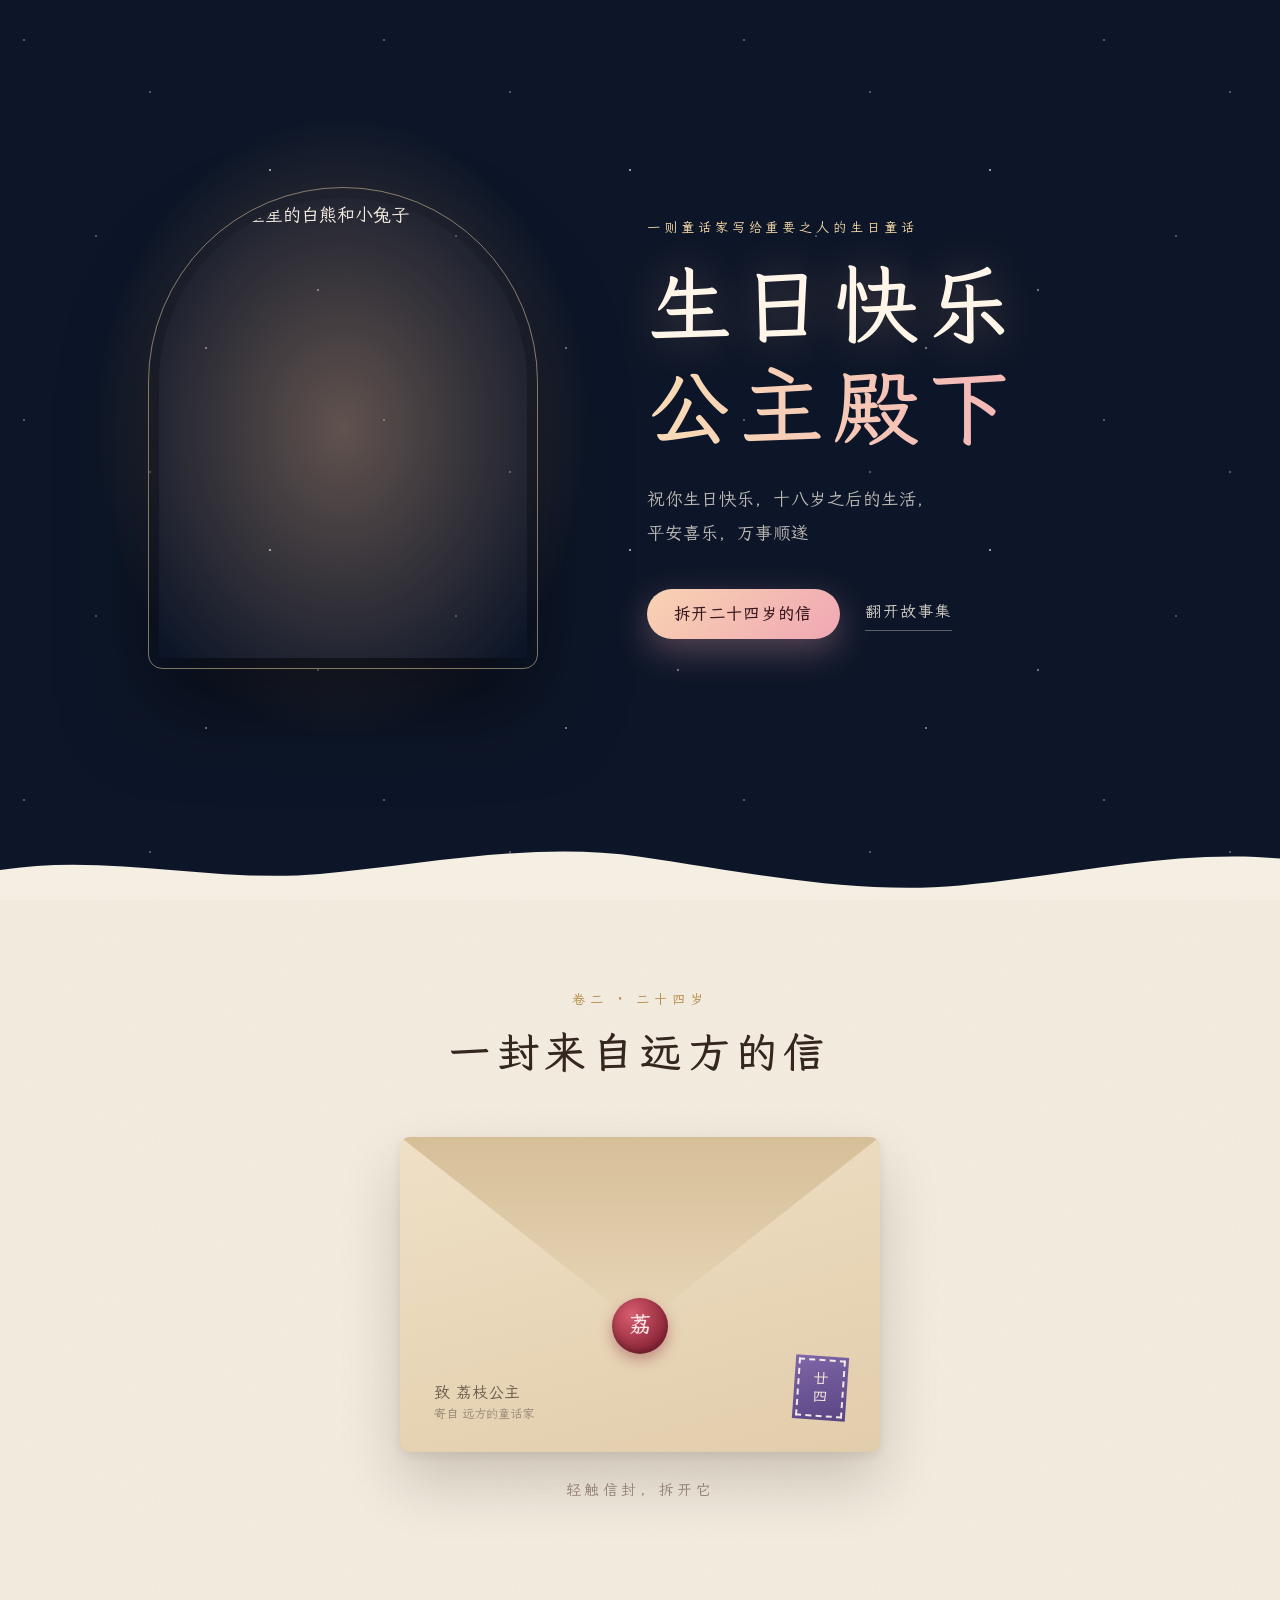
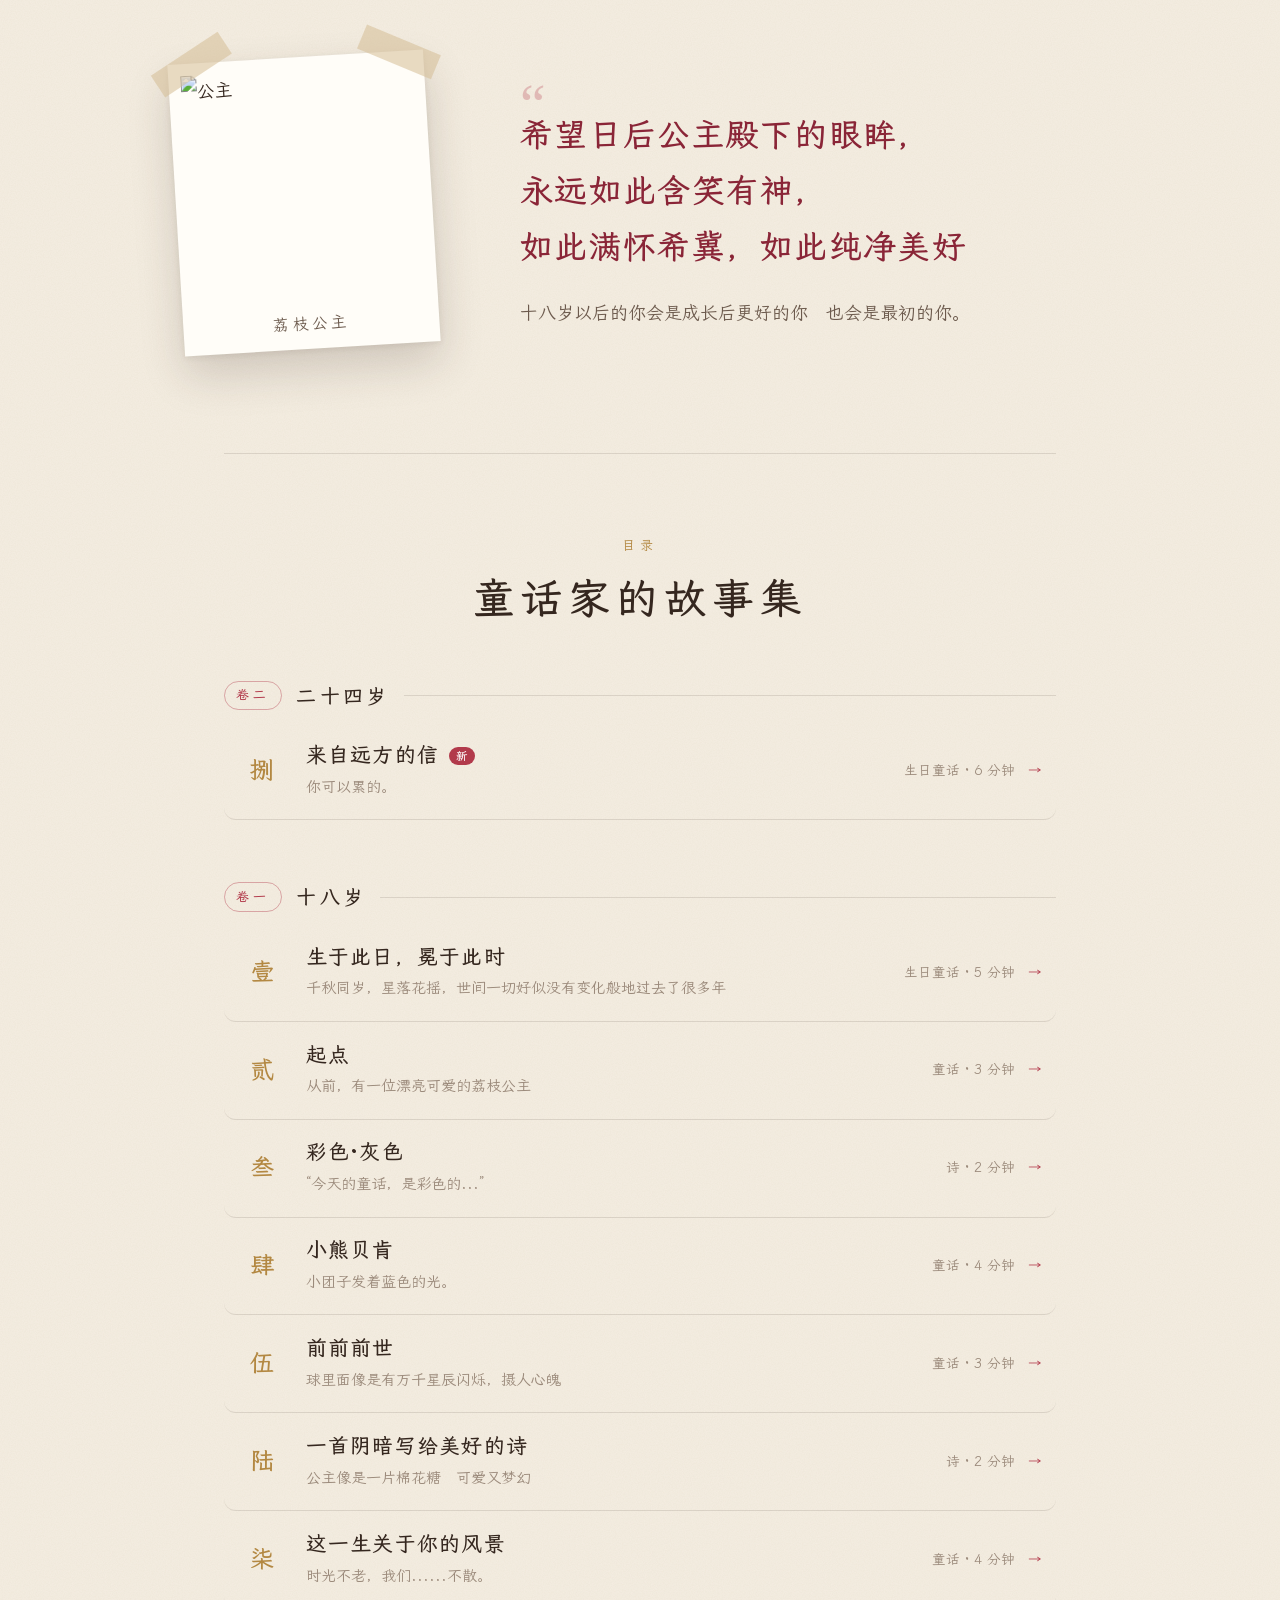
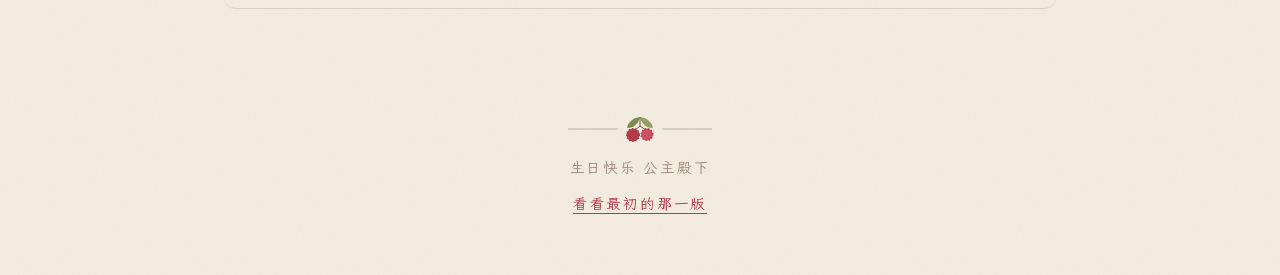
==== commit c003149a: "Redesign as a storybook and add the 24th birthday letter" ====
--- a/index.html
+++ b/index.html
@@ -3,126 +3,219 @@
 <head>
   <meta charset="utf-8">
   <meta name="viewport" content="width=device-width, initial-scale=1, viewport-fit=cover">
-  <meta name="theme-color" content="#0a1220">
+  <meta name="theme-color" content="#0d1628">
+  <meta name="description" content="一则童话家写给重要之人的生日童话">
   <title>生日快乐  公主殿下</title>
+  <link rel="preload" href="fonts/wenkai-regular.woff2" as="font" type="font/woff2" crossorigin>
   <link href="princess.css" rel="stylesheet">
   <script>document.documentElement.className = "js";</script>
 </head>
 <body>
+  <svg width="0" height="0" style="position:absolute" aria-hidden="true">
+    <symbol id="sprig" viewBox="0 0 160 36">
+      <path d="M8 18H58M102 18H152" stroke="currentColor" stroke-width="1" fill="none"/>
+      <path d="M80 6c-7 1-12 5-13 11 6 0 11-3 13-11z" fill="#7d8a52"/>
+      <path d="M80 6c7 1 12 5 13 11-6 0-11-3-13-11z" fill="#93a064"/>
+      <path d="M80 6v9M80 15l-6 5M80 15l6 4" stroke="#6b5a3e" stroke-width="1" fill="none"/>
+      <circle cx="73" cy="24" r="6.5" fill="#b23a4b"/>
+      <circle cx="87" cy="23.5" r="6" fill="#c9505f"/>
+      <circle cx="73" cy="24" r="6.5" fill="none" stroke="#8a2537" stroke-width="1.2" stroke-dasharray="1 2.2"/>
+      <circle cx="87" cy="23.5" r="6" fill="none" stroke="#8a2537" stroke-width="1.2" stroke-dasharray="1 2.2"/>
+    </symbol>
+  </svg>
+
   <div class="home">
-    <header class="hero wrap">
-      <div class="hero-text">
-        <p class="eyebrow">生日快乐 · 公主殿下</p>
-        <h1><span>一则童话家写给</span><span>重要之人的生日童话</span></h1>
-        <p class="wish">祝你生日快乐，十八岁之后的生活，平安喜乐，万事顺遂</p>
-        <div class="actions">
-          <a class="btn btn-primary" href="#born">从第一篇读起</a>
-          <a class="btn btn-ghost" href="#stories">选一篇故事</a>
+    <header class="cover">
+      <div class="cover-bg" aria-hidden="true"></div>
+      <div class="cover-inner">
+        <figure class="cover-art">
+          <img src="night.jpg" alt="捧着发光星星的白熊和小兔子" width="1024" height="1024">
+        </figure>
+        <div class="cover-text">
+          <p class="kicker">一则童话家写给重要之人的生日童话</p>
+          <h1><span>生日快乐</span><span class="accent">公主殿下</span></h1>
+          <p class="wish"><span>祝你生日快乐，</span><span>十八岁之后的生活，</span><span>平安喜乐，万事顺遂</span></p>
+          <div class="cover-actions">
+            <a class="btn" href="#envelope">拆开二十四岁的信</a>
+            <a class="text-link" href="#contents">翻开故事集</a>
+          </div>
         </div>
       </div>
-      <figure class="hero-art">
-        <img src="night.jpg" alt="捧着发光星星的白熊和小兔子">
+      <svg class="cover-edge" viewBox="0 0 1440 80" preserveAspectRatio="none" aria-hidden="true">
+        <path d="M0 48C120 30 240 62 360 52S600 18 720 34s240 40 360 30 240-38 360-28V80H0z" fill="currentColor"/>
+      </svg>
+    </header>
+
+    <section class="envelope-section" id="envelope">
+      <p class="kicker">卷二 · 二十四岁</p>
+      <h2 class="section-title">一封来自远方的信</h2>
+      <a class="envelope" href="#letter" aria-label="拆开来自远方的信">
+        <span class="env-back"></span>
+        <span class="env-letter"><b>我的荔枝公主，展信佳。</b>二十四岁生日快乐。</span>
+        <span class="env-front"></span>
+        <span class="env-flap"></span>
+        <span class="env-seal">荔</span>
+        <span class="env-to">致 荔枝公主<small>寄自 远方的童话家</small></span>
+        <span class="env-stamp">廿四</span>
+      </a>
+      <p class="env-hint">轻触信封，拆开它</p>
+    </section>
+
+    <section class="keepsake">
+      <figure class="polaroid">
+        <img src="princess.jpg" alt="公主" width="1024" height="768">
+        <figcaption>荔枝公主</figcaption>
       </figure>
-    </header>
-
-    <section class="dedication wrap">
-      <img src="princess.jpg" alt="公主">
-      <div>
-        <h2>希望日后公主殿下的眼眸，永远如此含笑有神，如此满怀希冀，如此纯净美好</h2>
+      <div class="keepsake-text">
+        <h2><span>希望日后公主殿下的眼眸，</span><span>永远如此含笑有神，</span><span>如此满怀希冀，</span><span>如此纯净美好</span></h2>
         <p>十八岁以后的你会是成长后更好的你　也会是最初的你。</p>
       </div>
     </section>
 
-    <section class="library wrap" id="stories">
-      <div class="section-head">
-        <p class="eyebrow">故事集</p>
-        <h2>童话家的七篇故事</h2>
-        <p class="sub">点开任意一篇，一篇一篇慢慢读</p>
-      </div>
-      <div class="cards">
-        <a class="card featured" href="#born">
-          <span class="num" aria-hidden="true">壹</span>
-          <span class="tag">生日童话 · 附信</span>
-          <h3>生于此日，冕于此时</h3>
-          <p class="excerpt">千秋同岁，星落花摇，世间一切好似没有变化般地过去了很多年</p>
-          <span class="meta"><span>约 5 分钟</span><span>阅读 →</span></span>
-        </a>
-        <a class="card" href="#start">
-          <span class="num" aria-hidden="true">贰</span>
-          <span class="tag">童话</span>
-          <h3>起点</h3>
-          <p class="excerpt">从前，有一位漂亮可爱的荔枝公主</p>
-          <span class="meta"><span>约 3 分钟</span><span>阅读 →</span></span>
-        </a>
-        <a class="card" href="#color">
-          <span class="num" aria-hidden="true">叁</span>
-          <span class="tag">诗</span>
-          <h3>彩色·灰色</h3>
-          <p class="excerpt">“今天的童话，是彩色的...”</p>
-          <span class="meta"><span>约 2 分钟</span><span>阅读 →</span></span>
-        </a>
-        <a class="card" href="#beken">
-          <span class="num" aria-hidden="true">肆</span>
-          <span class="tag">童话</span>
-          <h3>小熊贝肯</h3>
-          <p class="excerpt">小团子发着蓝色的光。</p>
-          <span class="meta"><span>约 4 分钟</span><span>阅读 →</span></span>
-        </a>
-        <a class="card" href="#past">
-          <span class="num" aria-hidden="true">伍</span>
-          <span class="tag">童话</span>
-          <h3>前前前世</h3>
-          <p class="excerpt">球里面像是有万千星辰闪烁，摄人心魄</p>
-          <span class="meta"><span>约 3 分钟</span><span>阅读 →</span></span>
-        </a>
-        <a class="card" href="#shade">
-          <span class="num" aria-hidden="true">陆</span>
-          <span class="tag">诗</span>
-          <h3>一首阴暗写给美好的诗</h3>
-          <p class="excerpt">公主像是一片棉花糖　可爱又梦幻</p>
-          <span class="meta"><span>约 2 分钟</span><span>阅读 →</span></span>
-        </a>
-        <a class="card" href="#view">
-          <span class="num" aria-hidden="true">柒</span>
-          <span class="tag">童话 · 后记</span>
-          <h3>这一生关于你的风景</h3>
-          <p class="excerpt">时光不老，我们......不散。</p>
-          <span class="meta"><span>约 4 分钟</span><span>阅读 →</span></span>
-        </a>
+    <section class="contents" id="contents">
+      <header class="contents-head">
+        <p class="kicker">目录</p>
+        <h2 class="section-title">童话家的故事集</h2>
+      </header>
+      <div class="volume">
+        <h3 class="volume-title"><span>卷二</span>二十四岁</h3>
+        <ol class="toc">
+          <li class="is-new"><a href="#letter">
+            <span class="toc-num">捌</span>
+            <span class="toc-main"><span class="toc-title">来自远方的信</span><span class="toc-excerpt">你可以累的。</span></span>
+            <span class="toc-meta">生日童话 · 6 分钟</span>
+          </a></li>
+        </ol>
+      </div>
+      <div class="volume">
+        <h3 class="volume-title"><span>卷一</span>十八岁</h3>
+        <ol class="toc">
+          <li><a href="#born">
+            <span class="toc-num">壹</span>
+            <span class="toc-main"><span class="toc-title">生于此日，冕于此时</span><span class="toc-excerpt">千秋同岁，星落花摇，世间一切好似没有变化般地过去了很多年</span></span>
+            <span class="toc-meta">生日童话 · 5 分钟</span>
+          </a></li>
+          <li><a href="#start">
+            <span class="toc-num">贰</span>
+            <span class="toc-main"><span class="toc-title">起点</span><span class="toc-excerpt">从前，有一位漂亮可爱的荔枝公主</span></span>
+            <span class="toc-meta">童话 · 3 分钟</span>
+          </a></li>
+          <li><a href="#color">
+            <span class="toc-num">叁</span>
+            <span class="toc-main"><span class="toc-title">彩色·灰色</span><span class="toc-excerpt">“今天的童话，是彩色的...”</span></span>
+            <span class="toc-meta">诗 · 2 分钟</span>
+          </a></li>
+          <li><a href="#beken">
+            <span class="toc-num">肆</span>
+            <span class="toc-main"><span class="toc-title">小熊贝肯</span><span class="toc-excerpt">小团子发着蓝色的光。</span></span>
+            <span class="toc-meta">童话 · 4 分钟</span>
+          </a></li>
+          <li><a href="#past">
+            <span class="toc-num">伍</span>
+            <span class="toc-main"><span class="toc-title">前前前世</span><span class="toc-excerpt">球里面像是有万千星辰闪烁，摄人心魄</span></span>
+            <span class="toc-meta">童话 · 3 分钟</span>
+          </a></li>
+          <li><a href="#shade">
+            <span class="toc-num">陆</span>
+            <span class="toc-main"><span class="toc-title">一首阴暗写给美好的诗</span><span class="toc-excerpt">公主像是一片棉花糖　可爱又梦幻</span></span>
+            <span class="toc-meta">诗 · 2 分钟</span>
+          </a></li>
+          <li><a href="#view">
+            <span class="toc-num">柒</span>
+            <span class="toc-main"><span class="toc-title">这一生关于你的风景</span><span class="toc-excerpt">时光不老，我们......不散。</span></span>
+            <span class="toc-meta">童话 · 4 分钟</span>
+          </a></li>
+        </ol>
       </div>
     </section>
 
     <footer class="site-foot">
-      <p>✦ 生日快乐 公主殿下 ✦</p>
+      <svg class="ornament" viewBox="0 0 160 36" aria-hidden="true"><use href="#sprig"/></svg>
+      <p>生日快乐 公主殿下</p>
       <p><a href="旧版/">看看最初的那一版</a></p>
     </footer>
   </div>
 
   <main class="reader">
-    <div class="reader-bar">
-      <div class="wrap">
-        <a class="back" href="#stories">← 故事集</a>
-        <label class="picker">
-          <select id="story-select" aria-label="选择故事">
-          <option value="born">壹 · 生于此日，冕于此时</option>
-          <option value="start">贰 · 起点</option>
-          <option value="color">叁 · 彩色·灰色</option>
-          <option value="beken">肆 · 小熊贝肯</option>
-          <option value="past">伍 · 前前前世</option>
-          <option value="shade">陆 · 一首阴暗写给美好的诗</option>
-          <option value="view">柒 · 这一生关于你的风景</option>
-          </select>
-        </label>
-      </div>
-      <div class="progress"><span></span></div>
-    </div>
-
+    <nav class="reader-nav" aria-label="阅读导航">
+      <a class="nav-back" href="#contents">‹ 目录</a>
+      <span class="nav-title" id="nav-title"></span>
+      <span class="nav-arrows">
+        <a id="nav-prev" href="#" aria-label="上一篇">‹</a>
+        <a id="nav-next" href="#" aria-label="下一篇">›</a>
+      </span>
+      <span class="progress"><span></span></span>
+    </nav>
+
+    <article class="story" id="letter" data-title="来自远方的信">
+      <header class="chapter-head">
+        <p class="chapter-vol">卷二 · 二十四岁</p>
+        <span class="chapter-num" aria-hidden="true">捌</span>
+        <h2>来自远方的信</h2>
+        <p class="chapter-meta">生日童话 · 远方来信 · 约 6 分钟</p>
+        <svg class="ornament" viewBox="0 0 160 36" aria-hidden="true"><use href="#sprig"/></svg>
+      </header>
+      <div class="prose">
+<p>又是一个秋天。</p>
+<p>王国的秋天总是来得很慢。先是街角的紫罗兰收起了颜色，再是风里有了一点凉意，最后才轮到城外那片荔枝林，叶子一层一层地深下去，像在替谁守着一个很久以前的约定。</p>
+<p>荔枝公主已经很久没有注意过这些了。</p>
+<p>六年前，她在国都迎来十八岁，捧着一颗永久保存的记忆水晶，以为长大就是从此可以一个人去很远的地方。后来，她真的去了很远的地方——王国南方的一座城，那里有全国最古老的医者学院。她换上白袍，背下一本又一本厚厚的医典，学会了在深夜的病房里分辨每一声呼吸，学会了在别人最疼的时候，先稳住自己的手。</p>
+<p>只是从来没有人教过她，自己疼的时候，该怎么办。</p>
+<p>这一年格外漫长。夜班的灯总要亮到天快亮，她常常在脱下白袍的那一刻，才发现一整天只喝过一口水。前些日子，那个说要陪她看遍王国四季的人，也在一个下雨的傍晚走了。他走得很客气，还把伞留给了她。她撑着那把伞回到住处，没有哭。第二天照常查房，照常对每一个病人笑。</p>
+<p>只有在回去的路上，经过一家草药铺时，她站了很久。铺子里飘出来的味道很苦，她忽然想起一句话：世间草木皆美，人不是；草药皆苦，可正是这些苦，让人变成更好的自己。</p>
+<p>她记得，那是从一个童话里读来的。</p>
+<p>写童话的那个人，现在在哪里呢？</p>
+<div class="break" role="separator"></div>
+<p>王国的另一边，另一座城的学院里，也有一盏灯亮得很晚。</p>
+<p>童话家这几年也成了学院里的研习生，每天和成摞的卷宗待在一起，笔下的东西从童话变成了论文。脾气倒是一点没变——依旧敏感，依旧爱操心，依旧把在意的人，藏在心里最安静的那个角落。</p>
+<p>他是从吟游诗人那里听说的。诗人路过南方那座城，在医者学院门口远远看见了公主。“瘦了，”诗人说，“笑起来还是好看，就是很累的样子。”</p>
+<p>那天晚上，童话家没有碰他的卷宗。他铺开信纸，蘸了墨，第一行写了又划掉，划掉又重写，一直写到窗外的星星都挪了位置。</p>
+<div class="letter airmail">
+<span class="postmark" aria-hidden="true">远方<b>廿四</b>秋</span>
+<p class="salutation">我的荔枝公主，展信佳。</p>
+<p>二十四岁生日快乐。</p>
+<p>提笔的时候我算了算，从你十八岁到现在，正好六年。六年，够莱顿的荔枝树再长高一截，够紫罗兰谢了又开六回，也够一个傻乎乎跑进荔枝林的小姑娘，长成一个穿着白袍、在病床前站成一盏灯的医者。我总觉得这件事很了不起，比我写过的任何一个童话都了不起。</p>
+<p>听说你最近很累。</p>
+<p>我没有学过医，不懂你每天面对的那些名词，可我大概能想象：凌晨的走廊，没喝完就凉掉的水，还有那些不能在病人面前掉下来的眼泪。你一直是这样，把每个人都照顾得很好，然后把自己排在最后一个。所以这封信，想替你记下一句话，也只这一句——</p>
+<p class="emph">你可以累的。</p>
+<p>累了就停一停。这不是偷懒，也不是不够坚强。医典上大概不会写这一条，那就写在我的信里，你记着就好。</p>
+<p>我也听说了那个人离开的事。我不想说他的不好，你喜欢过的人，总有值得喜欢的地方；我也不想说“他配不上你”，因为你从来不是谁的奖赏，你只是你自己。我只想告诉你：一个人走了，不代表你不好。就像秋天的叶子落了，从来都不是树的错。树还在，根还在，春天一来，它照样会开花——说不定，还会在深秋结出果子来，就像你出生那年，莱顿的荔枝树做过的那样。</p>
+<p>还记得草药铺老人说过的话吗？六年前，我把它写进了给你的童话里，那时以为自己懂了。现在才明白，苦就是苦，不必硬说它是甜的。你只要知道，你咽下的每一服苦药，都不会白苦——它们会慢慢变成你手心里的温度，有一天去暖别人，也会回过头来，暖你自己。</p>
+<p>至于我，还在原来的地方。不是站着不动的意思，我也在往前走，只是走得慢一些，好让你回头的时候，一眼就能找到我。从前我总说要追上你，现在想想，追不追得上都不要紧了。你往前走，我在后面；你累了回头，我就在。</p>
+<p>这封信要走很远的路才能到你手里。路上会经过莱顿，我托它替我看一眼那棵荔枝树。等你拆开的时候，就当是莱顿的风绕了一大圈，来给你过生日了。</p>
+<p class="signoff">生日快乐啊，我青春里最美的风景，也是往后很多很多年里，我最想守着的那座青山。</p>
+<p class="sign">—— 远方的童话家</p>
+</div>
+<div class="break" role="separator"></div>
+<p>公主生日那天，下了夜班，已经是黄昏了。</p>
+<p>她拖着步子走回住处，远远看见门口站着一个人。那人披着一件旧旧的斗篷，兜帽压得很低，手里捧着一封用荔枝叶包着的信。</p>
+<p>“是荔枝公主吗？”那人的声音也压得很低，“有您的信，从很远的地方寄来的。”</p>
+<p>公主愣了一下。六年前，也有一个戴兜帽的人这样等在她门口，那时她就觉得，那张脸有几分相似。</p>
+<p>她接过信，就站在门口拆开了。信纸有些皱，像是被人攥在手心里走了很长的路。她一行一行地读，读到“你可以累的”，眼眶就红了；读到“树还在，根还在”，终于没忍住，眼泪一颗一颗落在信纸上，把“青山”两个字晕开了一小片。</p>
+<p>“寄信的人……”她低着头，声音有些哑，“他还好吗？”</p>
+<p>“他啊，”那人说，“坐了一夜的马车，在门口等了三个时辰。怕你下班晚，又怕你下班早。腿有点麻，别的都还好。”</p>
+<p>公主猛地抬起头。</p>
+<p>兜帽落了下来。是那张她再熟悉不过的脸，眼睛弯弯的，有点不好意思地笑着，另一只手里还拎着一小袋荔枝——不是这个季节该有的果子。</p>
+<p>“莱顿的荔枝树，今年深秋又结果了，”童话家说，“我顺路摘的。”</p>
+<p>“你……你不是在远方吗？”</p>
+<p>“信是从远方来的，”童话家说，“我也是。”</p>
+<p>“那为什么不直接说是你？”</p>
+<p>“怕你一见到我，就不肯好好看信了。”他把荔枝塞进她手里，“信里的话，要你一个字一个字看完才算数。”</p>
+<p>他顿了顿，声音轻了下去：“我不是来替谁站在这里的。我只是想，在你最累的这一年，至少有一个生日，不用一个人过。”</p>
+<p>“所以——生日快乐，公主殿下。”</p>
+<p>那天黄昏的风很轻。后来公主跟别人说起，总说是那袋荔枝太甜了，她才哭的。</p>
+<p>童话家从不拆穿她。回程的马车上，他翻开那本只写给一个人的童话集，在新的一页写下：</p>
+<p class="coda">“二十四岁这年，公主很累，也很勇敢。这一次，童话家没有托任何人送信——有些路，要自己走过去，才算真的到了。”</p>
+<p class="fin">end</p>
+      </div>
+    </article>
     <article class="story" id="born" data-title="生于此日，冕于此时">
-      <header class="story-head">
-        <span class="num">壹</span>
-        <p class="tag">生日童话 · 附信</p>
+      <header class="chapter-head">
+        <p class="chapter-vol">卷一 · 十八岁</p>
+        <span class="chapter-num" aria-hidden="true">壹</span>
         <h2>生于此日，冕于此时</h2>
-        <p class="meta">约 5 分钟</p>
+        <p class="chapter-meta">生日童话 · 附信 · 约 5 分钟</p>
+        <svg class="ornament" viewBox="0 0 160 36" aria-hidden="true"><use href="#sprig"/></svg>
       </header>
       <div class="prose">
 <p>那是一个阳光和煦的秋日。</p>
@@ -141,7 +234,7 @@
 <p>“您终于回来了，荔枝小公主。这是您的童话家先生给你的信，还有这份由我的老师，王国最伟大的魔法师制作的永久保存的记忆水晶。”戴着兜帽的身影看到小公主后，站了起来，摘下了兜帽，露出一张青涩的脸庞,给了小公主两样用树叶包着的东西。</p>
 <p>“他......怎么会能给我这么珍贵的东西，他有付出什么严重的代价么？”小公主看着眼前的魔法师学徒，总感觉有几分相似。</p>
 <p>“请您放心，他没有付出代价，而且，水晶本身并不珍贵，我也能做得出来，珍贵的，是心。”学徒说完，慢慢地向远方走去，小公主回到了屋里，拆开了那封，曾经属于她的童话家，给她写的信。</p>
-<div class="letter">
+<div class="letter sealed">
 <p class="letter-poem">“我回到了我们的起点，莱顿，<br/>
 在莱顿塔顶眺望远处的运河，<br/>
 正是航海的季节，<br/>
@@ -164,22 +257,24 @@
       </div>
     </article>
     <article class="story" id="start" data-title="起点">
-      <header class="story-head">
-        <span class="num">贰</span>
-        <p class="tag">童话</p>
+      <header class="chapter-head">
+        <p class="chapter-vol">卷一 · 十八岁</p>
+        <span class="chapter-num" aria-hidden="true">贰</span>
         <h2>起点</h2>
-        <p class="meta">约 3 分钟</p>
+        <p class="chapter-meta">童话 · 约 3 分钟</p>
+        <svg class="ornament" viewBox="0 0 160 36" aria-hidden="true"><use href="#sprig"/></svg>
       </header>
       <div class="prose">
 <p>从前，有一位漂亮可爱的荔枝公主，追求她的人多极了，城市的守卫曾说，荔枝公主的宫殿经常会被狂热的追求者们窥视。一次，一位年轻人恰巧在宫殿外被御驾的皇帝遇见，皇帝大怒，下令不许公主宫殿范围内出现任何居心叵测之人。皇帝甚至请了宫殿的御用魔法师，在公主的宫殿外设下了魔法：公主的宫殿内，只要出现居心叵测，贪图公主美色的人，便会被魔法传送入国家的大牢中。公主原先有许多玩得来的异性朋友—公主单纯而善良，喜欢和男生一起玩，没有那些可怕的心机和明争暗斗，只有一个个对她很好而又都围着她的男孩子。可是，当魔法师施下结界后，公主就再也没见过那些人，公主甚至听说了一些她的“朋友”被送进大牢的传闻。她去找父皇，父皇只是看着她，希望她能早日成长，能保持单纯却又不会再受骗。公主在宫中无聊地踱步，突然有侍卫告诉公主，童话家来宫殿了。公主又高兴又惊奇，童话家走进了结界，却没有触发它。他是公主很要好的朋友，公主也曾想过他是否敢来找自己，踏进结界。而随着时间的流逝，童话家一直没来，甚至身边有宫女说童话家已经被投入了大牢，公主便决定不再主动联系打听他的消息，虽然心中有一丝抱歉，但公主总能很好地自制。因此，看到童话家主动前来，公主仍然十分惊奇，童话家走到公主面前，行了礼之后，便向公主说起了一个又一个他在这些天编出的故事，公主的心渐渐地平静下来，不再因为那些人的离去而伤心。童话家的故事有的很治愈，有的却会很现实，很悲伤，公主会暂时地有些不开心，侍女们将公主扶进屋后，童话家更会安静地坐在花园里，等待着公主重新来找童话家，而这时往往童话加又想好了下一轮的故事，继续说给公主听。而自始至终，童话家在结界中都能安然无恙，就这样一日复一日，一年复一年，童话家陪在公主身边，有时童话家会远行，给故事想灵感。这时来自童话家的信件任然会按时送达，后来，公主在一次舞会上遇到了邻国的王子，他们相爱了。二童话加仍然陪在公主身边，不过有时王子到来，童话家会又像以前一样，坐在花园的角落，等着王子和公主一起来听更多爱情的故事。有一天，公主告诉童话家，自己要出嫁了，嫁到邻国当王妃。童话家默默地点了点头，公主从父皇那里争取到了让童话家陪同的权利，可童话家留在了花园里，后来童话家去世了，人们整理遗物的时候，发现一本童话集，里面只有两篇故事：一篇记录了童话家的一生，一片记录了一位公主和一只鸟的友谊。</p>
       </div>
     </article>
     <article class="story" id="color" data-title="彩色·灰色">
-      <header class="story-head">
-        <span class="num">叁</span>
-        <p class="tag">诗</p>
+      <header class="chapter-head">
+        <p class="chapter-vol">卷一 · 十八岁</p>
+        <span class="chapter-num" aria-hidden="true">叁</span>
         <h2>《彩色·灰色》</h2>
-        <p class="meta">约 2 分钟</p>
+        <p class="chapter-meta">诗 · 约 2 分钟</p>
+        <svg class="ornament" viewBox="0 0 160 36" aria-hidden="true"><use href="#sprig"/></svg>
       </header>
       <div class="prose verse">
 <p>童话家坐在花园里，大道边，秋千上等待着</p>
@@ -215,15 +310,16 @@
 <p>裙摆飘飘　像春风刮过山间的空穴　像夕阳唤回暮归的岩雀</p>
 <p>“今天的童话想好了么”　童话家抬头　万物复苏</p>
 <p>“嗯”世间又有了色彩。“今天的童话，是彩色的...”</p>
-<p class="end">end</p>
+<p class="fin">end</p>
       </div>
     </article>
     <article class="story" id="beken" data-title="小熊贝肯">
-      <header class="story-head">
-        <span class="num">肆</span>
-        <p class="tag">童话</p>
+      <header class="chapter-head">
+        <p class="chapter-vol">卷一 · 十八岁</p>
+        <span class="chapter-num" aria-hidden="true">肆</span>
         <h2>《小熊贝肯》</h2>
-        <p class="meta">约 4 分钟</p>
+        <p class="chapter-meta">童话 · 约 4 分钟</p>
+        <svg class="ornament" viewBox="0 0 160 36" aria-hidden="true"><use href="#sprig"/></svg>
       </header>
       <div class="prose">
 <p>公主殿下收到的礼物，每年都能堆成一座小山，那些肉麻的告白和“无名”的礼物，殿下甚至都拆不完，扔在宫殿的角落里，可是公主此时却蹲在地上，看着面前一个毛茸茸的小团子。这是童话家从游吟诗人手中得到的小宠物。</p>
@@ -236,11 +332,12 @@
       </div>
     </article>
     <article class="story" id="past" data-title="前前前世">
-      <header class="story-head">
-        <span class="num">伍</span>
-        <p class="tag">童话</p>
+      <header class="chapter-head">
+        <p class="chapter-vol">卷一 · 十八岁</p>
+        <span class="chapter-num" aria-hidden="true">伍</span>
         <h2>《前前前世》</h2>
-        <p class="meta">约 3 分钟</p>
+        <p class="chapter-meta">童话 · 约 3 分钟</p>
+        <svg class="ornament" viewBox="0 0 160 36" aria-hidden="true"><use href="#sprig"/></svg>
       </header>
       <div class="prose">
 <p>王国来了位占卜师，据说从遥远的冻土感召了星星的指引，走了三年才到了国都，消息传到了每个人的耳里，因为占卜师有一颗与众不同的水晶球，能看出每个人的前前前世究竟是什么样子。殿下又听说王国的宫廷占卜家进了那个占卜师的帐篷后，很久才出来。八十岁的白胡子占卜师竟然冲帐篷行了礼，便想去帐篷里看看，可是国王身边的侍卫还没有弄清他的身份，所以公主不能以身犯险。此时，有一双眼睛盯上了童话家...（或许是公主好看的眸光？）</p>
@@ -259,11 +356,12 @@
       </div>
     </article>
     <article class="story" id="shade" data-title="一首阴暗写给美好的诗">
-      <header class="story-head">
-        <span class="num">陆</span>
-        <p class="tag">诗</p>
+      <header class="chapter-head">
+        <p class="chapter-vol">卷一 · 十八岁</p>
+        <span class="chapter-num" aria-hidden="true">陆</span>
         <h2>《一首阴暗写给美好的诗》</h2>
-        <p class="meta">约 2 分钟</p>
+        <p class="chapter-meta">诗 · 约 2 分钟</p>
+        <svg class="ornament" viewBox="0 0 160 36" aria-hidden="true"><use href="#sprig"/></svg>
       </header>
       <div class="prose verse">
 <p>童话家才不会让水晶球里的前前前世重演</p>
@@ -303,18 +401,19 @@
 <p>依旧那么美好　能包容他的缺点　他才发现自己内心深处其实并没有担心</p>
 <p>童话家写出了很多故事　因为他也有很多故事　因为他能够敏感地察觉到周围人的故事</p>
 <p>“大抵世上每个人都是如此　自命不凡　却又无足轻重。”</p>
-<p class="end">end</p>
+<p class="fin">end</p>
       </div>
     </article>
     <article class="story" id="view" data-title="这一生关于你的风景">
-      <header class="story-head">
-        <span class="num">柒</span>
-        <p class="tag">童话 · 后记</p>
+      <header class="chapter-head">
+        <p class="chapter-vol">卷一 · 十八岁</p>
+        <span class="chapter-num" aria-hidden="true">柒</span>
         <h2>《这一生关于你的风景》</h2>
-        <p class="meta">约 4 分钟</p>
-      </header>
-      <div class="prose">
-<p class="part">一.</p>
+        <p class="chapter-meta">童话 · 后记 · 约 4 分钟</p>
+        <svg class="ornament" viewBox="0 0 160 36" aria-hidden="true"><use href="#sprig"/></svg>
+      </header>
+      <div class="prose">
+<p class="part"><span>一</span></p>
 <p>其实有件事，童话家不知道</p>
 <p>公主其实也去了帐篷，见了那位占星师</p>
 <p>占星师说出要求的时候，公主微笑了起来</p>
@@ -325,12 +424,12 @@
 <p>“唉？？！为什么别人是前前前世，到了我却不一样了？”公主略显疑惑地偏了偏头。</p>
 <p>“这是我对您善解人意的报答，殿下。观测的世界离现世越近，受到的干扰越大，对我的损耗也越大，，但您值得这次体验。”占星师虔诚地回答道。</p>
 <p>公主笑了笑，也没回答，双手背向身后，将额头贴在水晶球上......</p>
-<p class="part">二.</p>
+<p class="part"><span>二</span></p>
 <p>"陪你走过那山高水长,陪你一起生长~"最后一个音符落下,似繁华落尽.男孩抬头看着对面的女孩,认真地看着女孩笨拙地拨弦,公主认出了女孩的脸,同自己一般,可男孩的脸被琴架挡住,公主疾步地向一边走去,回头一望,那是童话家的脸。</p>
 <p>前世的两个人在学校学习,相识,相知,慢慢地成了朋友,公主渐渐地发现自己的生活里闯进了一个男孩,她有些排斥,但经历了几次的冷脸相对后,童话家仍然在原地等待,他相信公主会回头,公主发现生活里有太多的痕迹,都是童话家留下的,有太多的人,都是匆匆过客。她回过头,童话家还站在那,于是慢慢地,她学会了接纳童话家,她和童话家终于又一次成为了好朋友。</p>
-<p class="part">三.</p>
+<p class="part"><span>三</span></p>
 <p>公主看到这，有些恍神，她想到了今世的童话家，看来即使世间万物变迁，白云苍狗，即使两人重新活了一世，有些东西还是没变啊。</p>
-<p class="part">四.</p>
+<p class="part"><span>四</span></p>
 <p>童话家和公主约好了很多事情，幻想了很多未来的故事，公主都会很开心地回应，可是有时，童话家总会提到过去的不愉快，让公主有些愧疚，困扰。后来，童话家写在本子上的一句话被公主无意间翻见：</p>
 <p>“总有一天，你和你在意的人能笑着讨论过去，互相怪罪，然后一笑了之，而后你们的心里也不会有顾虑，因为你们都知道对方不会因此而心生芥蒂，你们不是对方的心病，而是精神上的挚友。”</p>
 <p>公主明白的童话家会是自己一辈子的好朋友这句话不是说说而已，是永远的陪伴。</p>
@@ -339,7 +438,7 @@
 <p>后来他们都买得起房子的时候，大家一起买下了一层楼，按照自己的喜好把房子装修成最满意的样子，工作虽然忙，有时候大家都没法在家里吃饭，可到了周末，三个人一定会聚在一起，吃着童话家做的饭，看着总是得不到一致好评却看的很开心的电影，总是被压榨的童话家满口怨言，却总是笑着看着这里，眼底的温柔怎么也藏不住。</p>
 <p>那是家的感觉。</p>
 <p>童话往往经不起往下猜想，可这三个人，后来靠着公主的精明，成了啥也不干照样挣得比大家都多的日子，他们一起趁着年轻满世界旅行，看过极光，听过鲸鱼的叫声，吃过最好的料理，喝过最甜的特酿，更重要的是：遇见了彼此，成了最幸运的人。</p>
-<p class="part">五.</p>
+<p class="part"><span>五</span></p>
 <p>占星师问起了公主，公主说：“前世的风景很美。”占星师笑着说：“王国有首诗，叫《断章》。或许，殿下怎么说也是别人的风景呢。”</p>
 <p>致我青春里亏欠的风景，也是我往后一生的风景，时光不老，我们......不散。</p>
 <aside class="afterword">
@@ -350,9 +449,9 @@
     </article>
 
     <nav class="pager" aria-label="翻页">
-      <a class="prev" id="prev" href="#"><span>← 上一篇</span><strong></strong></a>
-      <a class="next" id="next" href="#"><span>下一篇 →</span><strong></strong></a>
-      <a class="home-link" href="#stories"><span>回到故事集</span></a>
+      <a class="prev" id="prev" href="#"><small>上一篇</small><strong></strong></a>
+      <a class="next" id="next" href="#"><small>下一篇</small><strong></strong></a>
+      <a class="to-contents" href="#contents"><small>回到目录</small></a>
     </nav>
   </main>
 
--- a/princess.css
+++ b/princess.css
@@ -1,23 +1,37 @@
+@font-face {
+  font-family: "WenKai";
+  src: url("fonts/wenkai-regular.woff2") format("woff2");
+  font-weight: 400;
+  font-display: swap;
+}
+
+@font-face {
+  font-family: "WenKai";
+  src: url("fonts/wenkai-medium.woff2") format("woff2");
+  font-weight: 500 700;
+  font-display: swap;
+}
+
 :root {
-  --bg: #0a1220;
-  --panel: rgba(255, 255, 255, 0.045);
-  --panel-hover: rgba(255, 255, 255, 0.08);
-  --line: rgba(242, 214, 178, 0.16);
-  --text: #ece4d6;
-  --bright: #fff7ec;
-  --muted: #aab3c5;
-  --rose: #f3a9b9;
-  --gold: #f1c88f;
-  --violet: #bca8ee;
-  --paper: #f8f0e2;
-  --ink: #3a2b22;
-  --kai: "Kaiti SC", "STKaiti", "KaiTi", "楷体", "Noto Serif SC", "Songti SC", serif;
-  --sans: system-ui, -apple-system, "PingFang SC", "Microsoft YaHei", "Noto Sans SC", sans-serif;
-  --radius: 22px;
-  --column: min(40rem, 100% - 2.5rem);
-}
-
-* { box-sizing: border-box; }
+  --paper: #f5eee2;
+  --sheet: #fffaf1;
+  --ink: #35271f;
+  --ink-soft: #6c5a4d;
+  --ink-faint: #9b8a7b;
+  --line: rgba(53, 39, 31, 0.13);
+  --litchi: #b23a4b;
+  --litchi-deep: #8a2537;
+  --violet: #6d5694;
+  --gold: #b38842;
+  --night: #0d1628;
+  --star: #f6d9a8;
+  --font: "WenKai", "LXGW WenKai", "Kaiti SC", "STKaiti", "KaiTi", serif;
+  --grain: url("data:image/svg+xml,%3Csvg xmlns='http://www.w3.org/2000/svg' width='180' height='180'%3E%3Cfilter id='n'%3E%3CfeTurbulence type='fractalNoise' baseFrequency='.85' numOctaves='2' stitchTiles='stitch'/%3E%3CfeColorMatrix values='0 0 0 0 .32 0 0 0 0 .23 0 0 0 0 .15 0 0 0 .07 0'/%3E%3C/filter%3E%3Crect width='100%25' height='100%25' filter='url(%23n)'/%3E%3C/svg%3E");
+}
+
+*,
+*::before,
+*::after { box-sizing: border-box; }
 
 [hidden] { display: none !important; }
 
@@ -25,384 +39,683 @@
 
 body {
   margin: 0;
-  min-height: 100vh;
-  color: var(--text);
-  background: var(--bg);
-  font-family: var(--kai);
+  color: var(--ink);
+  background: var(--grain), var(--paper);
+  font-family: var(--font);
   font-size: 18px;
   line-height: 1.9;
-}
-
-body::before,
-body::after {
+  -webkit-font-smoothing: antialiased;
+}
+
+img { display: block; max-width: 100%; height: auto; }
+
+a { color: inherit; }
+
+::selection { background: rgba(178, 58, 75, 0.18); }
+
+:focus-visible {
+  outline: 2px solid var(--gold);
+  outline-offset: 4px;
+  border-radius: 6px;
+}
+
+.kicker {
+  margin: 0;
+  color: var(--gold);
+  font-size: 0.82rem;
+  letter-spacing: 0.38em;
+}
+
+.section-title {
+  margin: 0.7rem 0 0;
+  font-weight: 500;
+  font-size: clamp(1.8rem, 4vw, 2.6rem);
+  line-height: 1.4;
+  letter-spacing: 0.14em;
+}
+
+.ornament {
+  display: block;
+  width: 160px;
+  height: 36px;
+  margin: 0 auto;
+  color: rgba(53, 39, 31, 0.28);
+}
+
+/* ===== 封面 ===== */
+
+.cover {
+  position: relative;
+  isolation: isolate;
+  display: grid;
+  align-items: center;
+  min-height: 100svh;
+  padding: clamp(4rem, 10vh, 7rem) 1.5rem clamp(7rem, 15vh, 9.5rem);
+  overflow: hidden;
+  color: #f6eee2;
+  background: var(--night);
+}
+
+.cover-bg {
+  position: absolute;
+  inset: -10%;
+  z-index: -3;
+  background: url("night.jpg") center / cover;
+  filter: blur(50px) saturate(1.3);
+  opacity: 0.6;
+}
+
+.cover::before {
   content: "";
-  position: fixed;
+  position: absolute;
   inset: 0;
-  pointer-events: none;
-}
-
-body::before {
   z-index: -2;
-  background:
-    radial-gradient(50rem 34rem at 88% -8%, rgba(243, 169, 185, 0.17), transparent 62%),
-    radial-gradient(44rem 36rem at -12% 38%, rgba(124, 108, 214, 0.18), transparent 62%),
-    radial-gradient(56rem 40rem at 50% 118%, rgba(64, 140, 190, 0.2), transparent 62%);
-}
-
-body::after {
+  background: radial-gradient(75% 65% at 50% 42%, rgba(13, 22, 40, 0.1), rgba(13, 22, 40, 0.72) 70%, var(--night));
+}
+
+.cover::after {
+  content: "";
+  position: absolute;
+  inset: 0;
   z-index: -1;
-  opacity: 0.55;
   background-image:
-    radial-gradient(1px 1px at 22px 34px, #fff, transparent),
-    radial-gradient(1px 1px at 142px 86px, #ffe9c9, transparent),
-    radial-gradient(1.6px 1.6px at 262px 162px, #fff, transparent),
-    radial-gradient(1px 1px at 92px 228px, #dfe7ff, transparent),
-    radial-gradient(1px 1px at 304px 268px, #fff, transparent),
-    radial-gradient(1.3px 1.3px at 198px 334px, #ffd9e2, transparent);
-  background-size: 340px 360px;
-  animation: twinkle 6s ease-in-out infinite alternate;
+    radial-gradient(1px 1px at 24px 40px, #fff, transparent),
+    radial-gradient(1px 1px at 150px 92px, #ffe9c9, transparent),
+    radial-gradient(1.6px 1.6px at 270px 170px, #fff, transparent),
+    radial-gradient(1px 1px at 96px 236px, #dfe7ff, transparent),
+    radial-gradient(1.2px 1.2px at 318px 290px, #fff, transparent),
+    radial-gradient(1.3px 1.3px at 206px 348px, #ffd9e2, transparent);
+  background-size: 360px 380px;
+  animation: twinkle 5s ease-in-out infinite alternate;
 }
 
 @keyframes twinkle {
-  from { opacity: 0.32; }
-  to { opacity: 0.7; }
-}
-
-a { color: inherit; }
-
-a:focus-visible,
-select:focus-visible {
-  outline: 2px solid var(--gold);
-  outline-offset: 3px;
-}
-
-.wrap {
-  width: min(68rem, 100% - 2.5rem);
-  margin-inline: auto;
-}
-
-.eyebrow {
-  margin: 0 0 1.1rem;
-  color: var(--gold);
-  font-family: var(--sans);
-  font-size: 0.8rem;
-  letter-spacing: 0.42em;
-}
-
-/* ---------- 封面 ---------- */
-
-.hero {
+  from { opacity: 0.35; }
+  to { opacity: 0.85; }
+}
+
+.cover-inner {
   display: grid;
-  grid-template-columns: 1.1fr 0.9fr;
+  grid-template-columns: minmax(0, 0.85fr) minmax(0, 1fr);
   align-items: center;
-  gap: clamp(2rem, 5vw, 5rem);
-  min-height: min(100svh, 52rem);
-  padding: 4rem 0 3rem;
-}
-
-.hero h1 {
-  margin: 0;
-  color: var(--bright);
-  font-weight: normal;
-  font-size: clamp(2.1rem, 4.4vw, 3.5rem);
-  line-height: 1.38;
-  letter-spacing: 0.06em;
-  text-wrap: balance;
-  text-shadow: 0 0 34px rgba(243, 169, 185, 0.28);
-}
-
-.hero h1 span { display: inline-block; }
-
-.wish {
-  margin: 1.2rem 0 0;
-  color: var(--muted);
-  font-size: clamp(1.05rem, 1.6vw, 1.25rem);
-  letter-spacing: 0.04em;
-  text-wrap: balance;
-}
-
-.actions {
-  display: flex;
-  flex-wrap: wrap;
-  gap: 0.8rem;
-  margin-top: 2.2rem;
-}
-
-.btn {
-  display: inline-block;
-  padding: 0.8rem 1.5rem;
-  border-radius: 999px;
-  font-family: var(--sans);
-  font-size: 0.95rem;
-  line-height: 1.2;
-  text-decoration: none;
-  transition: transform 0.2s ease, box-shadow 0.2s ease, background 0.2s ease;
-}
-
-.btn:hover { transform: translateY(-2px); }
-
-.btn-primary {
-  color: #2b1820;
-  background: linear-gradient(135deg, #f7c6d0, #f1c88f);
-  box-shadow: 0 10px 30px rgba(243, 169, 185, 0.28);
-}
-
-.btn-ghost {
-  color: var(--text);
-  border: 1px solid var(--line);
-  background: rgba(255, 255, 255, 0.03);
-}
-
-.btn-ghost:hover { background: var(--panel-hover); }
-
-.hero-art {
+  gap: clamp(2.5rem, 7vw, 6.5rem);
+  width: min(64rem, 100%);
+  margin: 0 auto;
+}
+
+.cover-art {
   position: relative;
   justify-self: center;
-  width: min(100%, 25rem);
+  width: min(100%, 23rem);
   margin: 0;
-}
-
-.hero-art::before {
+  animation: rise 1.1s cubic-bezier(0.2, 0.8, 0.2, 1) both;
+}
+
+.cover-art::before {
   content: "";
   position: absolute;
-  inset: -14%;
+  inset: -18%;
   z-index: -1;
-  background: radial-gradient(closest-side, rgba(255, 196, 150, 0.32), transparent);
-}
-
-.hero-art img {
-  display: block;
+  background: radial-gradient(closest-side, rgba(255, 196, 150, 0.35), transparent);
+}
+
+.cover-art img {
   width: 100%;
   aspect-ratio: 4 / 5;
   object-fit: cover;
-  border-radius: 999px 999px 28px 28px;
-  border: 1px solid rgba(255, 230, 200, 0.25);
-  box-shadow: 0 30px 80px rgba(0, 0, 0, 0.5);
-}
-
-/* ---------- 写给公主 ---------- */
-
-.dedication {
-  display: grid;
-  grid-template-columns: auto 1fr;
+  border-radius: 999px 999px 18px 18px;
+  outline: 1px solid rgba(246, 217, 168, 0.5);
+  outline-offset: 10px;
+  box-shadow: 0 40px 90px rgba(0, 0, 0, 0.55);
+}
+
+.cover-text { animation: rise 1.1s 0.15s cubic-bezier(0.2, 0.8, 0.2, 1) both; }
+
+.cover-text .kicker {
+  color: var(--star);
+  letter-spacing: 0.3em;
+  line-height: 1.8;
+}
+
+.cover h1 {
+  margin: 1rem 0 0;
+  color: #fff6e9;
+  font-weight: 500;
+  font-size: clamp(3rem, 7vw, 5.3rem);
+  line-height: 1.2;
+  letter-spacing: 0.1em;
+  text-shadow: 0 0 44px rgba(255, 190, 150, 0.3);
+}
+
+.cover h1 span { display: block; }
+
+.cover h1 .accent {
+  color: transparent;
+  background: linear-gradient(90deg, #f9dcb6, #f2a9b7);
+  -webkit-background-clip: text;
+  background-clip: text;
+  text-shadow: none;
+}
+
+.wish {
+  max-width: 24em;
+  margin: 1.5rem 0 0;
+  color: rgba(246, 238, 226, 0.75);
+  font-size: 1.1rem;
+  line-height: 1.9;
+}
+
+.wish span,
+.keepsake h2 span { display: inline-block; }
+
+.cover-actions {
+  display: flex;
+  flex-wrap: wrap;
   align-items: center;
-  gap: clamp(1.5rem, 4vw, 3.5rem);
-  margin-block: 1rem 5.5rem;
-  padding: clamp(1.6rem, 4vw, 3rem);
-  border: 1px solid var(--line);
-  border-radius: var(--radius);
-  background: linear-gradient(135deg, rgba(243, 169, 185, 0.09), rgba(188, 168, 238, 0.06));
-}
-
-.dedication img {
-  display: block;
-  width: clamp(9rem, 18vw, 13rem);
-  aspect-ratio: 4 / 5;
-  object-fit: cover;
-  object-position: 100% 42%;
-  border-radius: 999px 999px 20px 20px;
-  border: 1px solid rgba(243, 169, 185, 0.35);
-  box-shadow: 0 18px 50px rgba(0, 0, 0, 0.4);
-}
-
-.dedication h2 {
-  margin: 0 0 0.9rem;
-  color: var(--rose);
-  font-weight: normal;
-  font-size: clamp(1.3rem, 2.4vw, 1.75rem);
-  line-height: 1.7;
-  letter-spacing: 0.04em;
-}
-
-.dedication p {
-  margin: 0;
-  color: var(--muted);
-  font-size: 1.08rem;
-}
-
-/* ---------- 故事集 ---------- */
-
-.library { padding-bottom: 4rem; }
-
-.section-head {
-  margin-bottom: 2.2rem;
-  text-align: center;
-}
-
-.section-head h2 {
-  margin: 0 0 0.4rem;
-  color: var(--bright);
-  font-weight: normal;
-  font-size: clamp(1.7rem, 3vw, 2.3rem);
-  letter-spacing: 0.14em;
-}
-
-.section-head .sub {
-  margin: 0;
-  color: var(--muted);
+  gap: 1.1rem 1.6rem;
+  margin-top: 2.4rem;
+}
+
+.btn {
+  display: inline-block;
+  padding: 0.9rem 1.7rem;
+  border-radius: 999px;
+  color: #3a1a22;
+  background: linear-gradient(135deg, #f8d3b2, #f0a7b4);
+  box-shadow: 0 12px 34px rgba(240, 167, 180, 0.32);
+  font-weight: 500;
+  font-size: 1.02rem;
+  letter-spacing: 0.08em;
+  line-height: 1.3;
+  text-decoration: none;
+  transition: transform 0.25s ease, box-shadow 0.25s ease;
+}
+
+.btn:hover {
+  transform: translateY(-2px);
+  box-shadow: 0 18px 42px rgba(240, 167, 180, 0.45);
+}
+
+.text-link {
+  padding-bottom: 0.15rem;
+  border-bottom: 1px solid rgba(246, 238, 226, 0.35);
+  color: rgba(246, 238, 226, 0.85);
   font-size: 1rem;
-}
-
-.cards {
-  display: grid;
-  grid-template-columns: repeat(2, 1fr);
-  gap: 1.1rem;
-}
-
-.card {
-  position: relative;
-  display: flex;
-  flex-direction: column;
-  gap: 0.45rem;
-  padding: 1.5rem 1.6rem 1.3rem;
-  overflow: hidden;
-  border: 1px solid var(--line);
-  border-radius: var(--radius);
-  background: var(--panel);
+  letter-spacing: 0.08em;
   text-decoration: none;
-  transition: transform 0.25s ease, border-color 0.25s ease, background 0.25s ease;
-}
-
-.card:hover {
-  transform: translateY(-3px);
-  border-color: rgba(243, 169, 185, 0.45);
-  background: var(--panel-hover);
-}
-
-.card .num {
-  position: absolute;
-  top: 0.5rem;
-  right: 1.2rem;
-  color: rgba(241, 200, 143, 0.15);
-  font-size: 3.4rem;
-  line-height: 1;
-}
-
-.card .tag {
-  color: var(--gold);
-  font-family: var(--sans);
-  font-size: 0.75rem;
-  letter-spacing: 0.22em;
-}
-
-.card h3 {
-  margin: 0;
-  color: var(--bright);
-  font-weight: normal;
-  font-size: 1.45rem;
-  line-height: 1.5;
-  letter-spacing: 0.05em;
-}
-
-.card .excerpt {
-  display: -webkit-box;
-  margin: 0;
-  overflow: hidden;
-  color: var(--muted);
-  font-size: 1rem;
-  line-height: 1.8;
-  -webkit-line-clamp: 2;
-  -webkit-box-orient: vertical;
-}
-
-.card .meta {
-  display: flex;
-  justify-content: space-between;
-  margin-top: auto;
-  padding-top: 0.6rem;
-  color: var(--rose);
-  font-family: var(--sans);
-  font-size: 0.82rem;
-}
-
-.card.featured {
-  grid-column: 1 / -1;
-  padding: 2rem 2.2rem 1.6rem;
-  background: linear-gradient(120deg, rgba(243, 169, 185, 0.17), rgba(188, 168, 238, 0.1) 55%, rgba(241, 200, 143, 0.1));
-}
-
-.card.featured h3 { font-size: clamp(1.6rem, 3vw, 2.1rem); }
-
-.card.featured .excerpt {
-  -webkit-line-clamp: 3;
-  font-size: 1.08rem;
-}
-
-.site-foot {
-  padding: 2rem 0 3rem;
-  color: var(--muted);
-  font-family: var(--sans);
-  font-size: 0.85rem;
-  text-align: center;
-}
-
-.site-foot a {
-  color: var(--gold);
-  text-underline-offset: 3px;
-}
-
-/* ---------- 阅读页 ---------- */
-
-.reader-bar {
-  position: sticky;
-  top: 0;
-  z-index: 10;
-  border-bottom: 1px solid var(--line);
-  background: rgba(10, 18, 32, 0.8);
-  -webkit-backdrop-filter: blur(14px);
-  backdrop-filter: blur(14px);
-}
-
-.reader-bar .wrap {
-  display: flex;
-  align-items: center;
-  gap: 0.8rem;
-  height: 3.6rem;
-}
-
-.back {
-  flex: none;
-  padding: 0.45rem 0.95rem;
-  border: 1px solid var(--line);
-  border-radius: 999px;
-  font-family: var(--sans);
-  font-size: 0.88rem;
-  text-decoration: none;
-  white-space: nowrap;
-}
-
-.back:hover { background: var(--panel-hover); }
-
-.picker {
-  min-width: 0;
-  margin-left: auto;
-}
-
-.picker select {
-  max-width: 100%;
-  padding: 0.42rem 2.3rem 0.42rem 1rem;
-  border: 1px solid var(--line);
-  border-radius: 999px;
-  color: var(--text);
-  background: rgba(255, 255, 255, 0.05) url("data:image/svg+xml,%3Csvg xmlns='http://www.w3.org/2000/svg' width='12' height='8' viewBox='0 0 12 8'%3E%3Cpath d='M1 1l5 5 5-5' fill='none' stroke='%23f1c88f' stroke-width='1.6'/%3E%3C/svg%3E") no-repeat right 0.9rem center;
-  font-family: var(--kai);
-  font-size: 1rem;
-  text-overflow: ellipsis;
-  cursor: pointer;
-  -webkit-appearance: none;
-  appearance: none;
-}
-
-.picker select option {
-  color: #1d1d1d;
-  background: #fff;
-}
-
-.progress {
+  transition: border-color 0.25s ease, color 0.25s ease;
+}
+
+.text-link:hover {
+  color: #fff;
+  border-color: #fff;
+}
+
+.cover-edge {
   position: absolute;
   right: 0;
   bottom: -1px;
   left: 0;
+  width: 100%;
+  height: clamp(36px, 6vw, 80px);
+  color: var(--paper);
+}
+
+@keyframes rise {
+  from { opacity: 0; transform: translateY(18px); }
+  to { opacity: 1; transform: none; }
+}
+
+/* ===== 信封 ===== */
+
+.envelope-section {
+  padding: clamp(3rem, 8vw, 5.5rem) 1.5rem clamp(3.5rem, 8vw, 5.5rem);
+  text-align: center;
+}
+
+.envelope {
+  position: relative;
+  display: block;
+  width: min(30rem, 100%);
+  aspect-ratio: 16 / 10.5;
+  margin: clamp(2.4rem, 6vw, 3.4rem) auto 0;
+  perspective: 1400px;
+  text-decoration: none;
+  cursor: pointer;
+}
+
+.env-back,
+.env-front,
+.env-letter,
+.env-flap,
+.env-seal,
+.env-to,
+.env-stamp { position: absolute; }
+
+.env-back {
+  inset: 0;
+  border-radius: 10px;
+  background: #ddc9a8;
+  box-shadow: 0 30px 60px rgba(53, 39, 31, 0.2), 0 4px 10px rgba(53, 39, 31, 0.08);
+}
+
+.env-letter {
+  z-index: 2;
+  top: 7%;
+  right: 6%;
+  left: 6%;
+  height: 86%;
+  padding: 1.3rem 1.5rem;
+  border-radius: 6px;
+  color: var(--ink-soft);
+  background: var(--sheet);
+  box-shadow: 0 2px 8px rgba(0, 0, 0, 0.08);
+  font-size: 0.98rem;
+  line-height: 2;
+  text-align: left;
+  transition: transform 0.75s cubic-bezier(0.2, 0.8, 0.2, 1) 0.2s;
+}
+
+.env-letter b {
+  display: block;
+  color: var(--litchi-deep);
+  font-weight: 500;
+}
+
+.env-front {
+  z-index: 3;
+  inset: 0;
+  border-radius: 10px;
+  background: linear-gradient(165deg, #efe0c6, #e2cdab);
+  clip-path: polygon(0 0, 50% 54%, 100% 0, 100% 100%, 0 100%);
+}
+
+.env-flap {
+  z-index: 4;
+  top: 0;
+  right: 0;
+  left: 0;
+  height: 60%;
+  transform-origin: top center;
+  transition: transform 0.6s cubic-bezier(0.4, 0, 0.2, 1), z-index 0s 0.3s;
+}
+
+.env-flap::before {
+  content: "";
+  position: absolute;
+  inset: 0;
+  border-radius: 10px 10px 0 0;
+  background: linear-gradient(180deg, #d6bf98, #e8d6b8);
+  clip-path: polygon(0 0, 100% 0, 50% 100%);
+}
+
+.env-seal {
+  z-index: 5;
+  top: 60%;
+  left: 50%;
+  display: grid;
+  place-items: center;
+  width: 3.5rem;
+  height: 3.5rem;
+  border-radius: 50%;
+  color: #fde8ea;
+  background: radial-gradient(circle at 35% 30%, #d85d6f, #8a2537 72%);
+  box-shadow: 0 6px 14px rgba(138, 37, 55, 0.4), inset 0 -3px 6px rgba(0, 0, 0, 0.22);
+  font-weight: 500;
+  font-size: 1.4rem;
+  transform: translate(-50%, -50%);
+  transition: opacity 0.3s ease, transform 0.3s ease;
+}
+
+.env-to {
+  z-index: 4;
+  bottom: 9%;
+  left: 7%;
+  color: var(--ink-soft);
+  font-size: 1rem;
+  line-height: 1.5;
+  text-align: left;
+}
+
+.env-to small {
+  display: block;
+  color: var(--ink-faint);
+  font-size: 0.78rem;
+}
+
+.env-stamp {
+  z-index: 4;
+  right: 7%;
+  bottom: 10%;
+  display: grid;
+  place-items: center;
+  width: 3.3rem;
+  height: 4rem;
+  outline: 2px dashed rgba(255, 250, 241, 0.9);
+  outline-offset: -5px;
+  color: #fbefe0;
+  background: linear-gradient(160deg, #7f67a8, #5a4482);
+  font-size: 0.95rem;
+  letter-spacing: 0.1em;
+  writing-mode: vertical-rl;
+  transform: rotate(4deg);
+}
+
+.envelope:hover .env-letter { transform: translateY(-9%); }
+
+.envelope:hover .env-flap { transform: rotateX(22deg); }
+
+.envelope.is-open .env-flap {
+  z-index: 1;
+  transform: rotateX(180deg);
+}
+
+.envelope.is-open .env-seal {
+  opacity: 0;
+  transform: translate(-50%, -50%) scale(0.6);
+}
+
+.envelope.is-open .env-letter { transform: translateY(-46%); }
+
+.env-hint {
+  margin: 1.6rem 0 0;
+  color: var(--ink-faint);
+  font-size: 0.92rem;
+  letter-spacing: 0.24em;
+}
+
+/* ===== 拍立得 ===== */
+
+.keepsake {
+  display: grid;
+  grid-template-columns: auto 1fr;
+  align-items: center;
+  gap: clamp(2.4rem, 7vw, 5.5rem);
+  width: min(58rem, 100% - 3rem);
+  margin: 0 auto;
+  padding: clamp(2.5rem, 6vw, 4rem) 0 clamp(4rem, 9vw, 6.5rem);
+}
+
+.polaroid {
+  position: relative;
+  width: clamp(12rem, 24vw, 16rem);
+  margin: 0;
+  padding: 12px 12px 48px;
+  background: #fffdf8;
+  box-shadow: 0 20px 44px rgba(53, 39, 31, 0.18), 0 2px 6px rgba(53, 39, 31, 0.08);
+  transform: rotate(-3.5deg);
+}
+
+.polaroid::before,
+.polaroid::after {
+  content: "";
+  position: absolute;
+  top: -12px;
+  width: 80px;
+  height: 26px;
+  background: rgba(214, 190, 150, 0.55);
+}
+
+.polaroid::before {
+  left: -16px;
+  transform: rotate(-30deg);
+}
+
+.polaroid::after {
+  right: -16px;
+  transform: rotate(26deg);
+}
+
+.polaroid img {
+  width: 100%;
+  aspect-ratio: 1;
+  object-fit: cover;
+  object-position: 88% 42%;
+}
+
+.polaroid figcaption {
+  position: absolute;
+  right: 0;
+  bottom: 10px;
+  left: 0;
+  color: var(--ink-soft);
+  font-size: 1rem;
+  letter-spacing: 0.2em;
+  text-align: center;
+}
+
+.keepsake-text h2 {
+  margin: 0;
+  color: var(--litchi-deep);
+  font-weight: 500;
+  font-size: clamp(1.45rem, 2.8vw, 2.05rem);
+  line-height: 1.7;
+  letter-spacing: 0.04em;
+  text-wrap: balance;
+}
+
+.keepsake-text h2::before {
+  content: "“";
+  display: block;
+  height: 0.55em;
+  color: rgba(178, 58, 75, 0.28);
+  font-size: 3.6rem;
+  line-height: 1;
+}
+
+.keepsake-text p {
+  margin: 1.3rem 0 0;
+  color: var(--ink-soft);
+  font-size: 1.12rem;
+}
+
+/* ===== 目录 ===== */
+
+.contents {
+  width: min(52rem, 100% - 3rem);
+  margin: 0 auto;
+  padding: clamp(3rem, 7vw, 5rem) 0 clamp(2.5rem, 6vw, 4rem);
+  border-top: 1px solid var(--line);
+}
+
+.contents-head {
+  margin-bottom: clamp(2rem, 5vw, 3rem);
+  text-align: center;
+}
+
+.volume + .volume { margin-top: clamp(2.4rem, 6vw, 3.6rem); }
+
+.volume-title {
+  display: flex;
+  align-items: center;
+  gap: 0.9rem;
+  margin: 0 0 0.5rem;
+  font-weight: 500;
+  font-size: 1.25rem;
+  letter-spacing: 0.16em;
+}
+
+.volume-title span {
+  padding: 0.1rem 0.7rem;
+  border: 1px solid rgba(178, 58, 75, 0.4);
+  border-radius: 999px;
+  color: var(--litchi);
+  font-size: 0.8rem;
+  letter-spacing: 0.3em;
+}
+
+.volume-title::after {
+  content: "";
+  flex: 1;
+  height: 1px;
+  background: var(--line);
+}
+
+.toc {
+  margin: 0;
+  padding: 0;
+  list-style: none;
+}
+
+.toc a {
+  display: grid;
+  grid-template-columns: 3rem minmax(0, 1fr) auto;
+  align-items: center;
+  gap: 1.2rem;
+  padding: 1.1rem 0.9rem;
+  border-bottom: 1px solid var(--line);
+  border-radius: 12px;
+  text-decoration: none;
+  transition: background 0.25s ease;
+}
+
+.toc a:hover { background: rgba(178, 58, 75, 0.05); }
+
+.toc-num {
+  color: var(--gold);
+  font-weight: 500;
+  font-size: 1.5rem;
+  text-align: center;
+}
+
+.toc-title {
+  display: block;
+  font-weight: 500;
+  font-size: 1.3rem;
+  line-height: 1.5;
+  letter-spacing: 0.06em;
+  transition: color 0.25s ease;
+}
+
+.toc a:hover .toc-title { color: var(--litchi); }
+
+.toc-excerpt {
+  display: block;
+  margin-top: 0.1rem;
+  overflow: hidden;
+  color: var(--ink-faint);
+  font-size: 0.95rem;
+  white-space: nowrap;
+  text-overflow: ellipsis;
+}
+
+.toc-meta {
+  display: flex;
+  align-items: center;
+  gap: 0.8rem;
+  color: var(--ink-faint);
+  font-size: 0.85rem;
+  white-space: nowrap;
+}
+
+.toc-meta::after {
+  content: "→";
+  color: var(--litchi);
+  transition: transform 0.25s ease;
+}
+
+.toc a:hover .toc-meta::after { transform: translateX(4px); }
+
+.is-new .toc-title::after {
+  content: "新";
+  display: inline-block;
+  margin-left: 0.6rem;
+  padding: 0 0.45rem;
+  border-radius: 999px;
+  color: #fff;
+  background: var(--litchi);
+  font-size: 0.72rem;
+  letter-spacing: 0;
+  line-height: 1.6;
+  vertical-align: 0.2em;
+}
+
+.site-foot {
+  padding: 2.4rem 1.5rem 3.5rem;
+  color: var(--ink-faint);
+  font-size: 0.92rem;
+  letter-spacing: 0.12em;
+  text-align: center;
+}
+
+.site-foot p { margin: 0.5rem 0 0; }
+
+.site-foot a {
+  color: var(--litchi);
+  text-underline-offset: 4px;
+}
+
+/* ===== 阅读页 ===== */
+
+.reader-nav {
+  position: sticky;
+  top: 0;
+  z-index: 20;
+  display: grid;
+  grid-template-columns: 1fr auto 1fr;
+  align-items: center;
+  height: 3.5rem;
+  padding: 0 clamp(1rem, 4vw, 2rem);
+  border-bottom: 1px solid var(--line);
+  background: rgba(245, 238, 226, 0.88);
+  -webkit-backdrop-filter: blur(12px);
+  backdrop-filter: blur(12px);
+}
+
+.nav-back {
+  justify-self: start;
+  padding: 0.3rem 0.2rem;
+  color: var(--ink-soft);
+  font-size: 0.98rem;
+  letter-spacing: 0.1em;
+  text-decoration: none;
+}
+
+.nav-back:hover { color: var(--litchi); }
+
+.nav-title {
+  max-width: 46vw;
+  overflow: hidden;
+  font-size: 1rem;
+  letter-spacing: 0.08em;
+  white-space: nowrap;
+  text-overflow: ellipsis;
+  opacity: 0;
+  transition: opacity 0.3s ease;
+}
+
+.nav-title.is-shown { opacity: 1; }
+
+.nav-arrows {
+  justify-self: end;
+  display: flex;
+  gap: 0.45rem;
+}
+
+.nav-arrows a {
+  display: grid;
+  place-items: center;
+  width: 2.2rem;
+  height: 2.2rem;
+  border: 1px solid var(--line);
+  border-radius: 50%;
+  color: var(--ink-soft);
+  font-size: 1.15rem;
+  line-height: 1;
+  text-decoration: none;
+  transition: background 0.2s ease, color 0.2s ease;
+}
+
+.nav-arrows a:hover {
+  color: var(--litchi);
+  background: rgba(178, 58, 75, 0.07);
+}
+
+.progress {
+  position: absolute;
+  bottom: -1px;
+  left: 0;
+  width: 100%;
   height: 2px;
 }
 
@@ -410,67 +723,55 @@
   display: block;
   width: 0;
   height: 100%;
-  background: linear-gradient(90deg, var(--rose), var(--gold));
+  background: linear-gradient(90deg, var(--litchi), var(--gold));
 }
 
 .story {
-  width: var(--column);
+  width: min(36rem, 100% - 2.6rem);
   margin: 0 auto;
-  padding: 3.5rem 0 1.5rem;
-  scroll-margin-top: 4rem;
-}
-
-.story-head {
-  margin-bottom: 2.8rem;
-  text-align: center;
-}
-
-.story-head .num {
-  display: inline-grid;
-  place-items: center;
-  width: 3rem;
-  height: 3rem;
-  border: 1px solid rgba(241, 200, 143, 0.45);
-  border-radius: 50%;
+  padding: clamp(3rem, 8vw, 5rem) 0 1.5rem;
+}
+
+.chapter-head {
+  margin-bottom: clamp(2.4rem, 6vw, 3.4rem);
+  text-align: center;
+}
+
+.chapter-vol {
+  margin: 0;
+  color: var(--litchi);
+  font-size: 0.82rem;
+  letter-spacing: 0.36em;
+}
+
+.chapter-num {
+  display: block;
+  margin: 1rem 0 0.2rem;
   color: var(--gold);
-  font-size: 1.2rem;
-}
-
-.story-head .tag {
-  margin: 1rem 0 0.3rem;
-  color: var(--gold);
-  font-family: var(--sans);
-  font-size: 0.78rem;
-  letter-spacing: 0.3em;
-}
-
-.story-head h2 {
-  margin: 0;
-  color: var(--bright);
-  font-weight: normal;
-  font-size: clamp(1.8rem, 4vw, 2.6rem);
-  line-height: 1.4;
-  letter-spacing: 0.08em;
-}
-
-.story-head .meta {
-  margin: 0.6rem 0 0;
-  color: var(--muted);
-  font-family: var(--sans);
-  font-size: 0.82rem;
-}
-
-.story-head::after {
-  content: "✦  ✦  ✦";
-  display: block;
-  margin-top: 1.5rem;
-  color: var(--rose);
-  font-size: 0.8rem;
-  white-space: pre;
+  font-weight: 500;
+  font-size: clamp(3.4rem, 8vw, 4.6rem);
+  line-height: 1;
+  opacity: 0.8;
+}
+
+.chapter-head h2 {
+  margin: 0.5rem 0 0;
+  font-weight: 500;
+  font-size: clamp(1.9rem, 5vw, 2.7rem);
+  line-height: 1.35;
+  letter-spacing: 0.1em;
+  text-wrap: balance;
+}
+
+.chapter-meta {
+  margin: 0.8rem 0 1.4rem;
+  color: var(--ink-faint);
+  font-size: 0.9rem;
+  letter-spacing: 0.12em;
 }
 
 .prose p {
-  margin: 0 0 1.15em;
+  margin: 0 0 1em;
   font-size: 1.12rem;
   line-height: 2.05;
   text-align: justify;
@@ -478,112 +779,189 @@
 }
 
 .verse p {
-  margin: 0 0 0.55em;
-  line-height: 1.95;
+  margin: 0 0 0.5em;
+  line-height: 2;
   text-align: center;
   text-indent: 0;
 }
 
 .verse p.gap {
-  height: 1.1em;
+  height: 1.2em;
   margin: 0;
 }
 
-.prose p.end {
-  margin-top: 2.4em;
+.prose .break {
+  margin: 2.8em 0;
+  text-align: center;
+}
+
+.prose .break::before {
+  content: "✦　✦　✦";
   color: var(--gold);
-  font-family: var(--sans);
-  font-size: 0.85rem;
-  letter-spacing: 0.3em;
+  font-size: 0.8rem;
+}
+
+.prose p.part {
+  margin: 2.6em 0 1.2em;
   text-align: center;
   text-indent: 0;
 }
 
-.prose p.end::before { content: "— "; }
-
-.prose p.end::after { content: " —"; }
-
-.prose p.part {
-  margin: 2.4em 0 1em;
+.prose p.part span {
+  display: inline-grid;
+  place-items: center;
+  width: 2.4rem;
+  height: 2.4rem;
+  border: 1px solid rgba(179, 136, 66, 0.5);
+  border-radius: 50%;
   color: var(--gold);
-  font-size: 1.3rem;
-  letter-spacing: 0.2em;
-  text-align: center;
+  font-size: 1.05rem;
+}
+
+.prose p.fin {
+  margin: 3em 0 0;
+  color: var(--ink-faint);
+  font-size: 0.9rem;
+  letter-spacing: 0.4em;
+  text-align: center;
+  text-indent: 0;
+}
+
+.prose p.fin::before,
+.prose p.fin::after {
+  content: "";
+  display: inline-block;
+  width: 2.4rem;
+  height: 1px;
+  margin: 0 0.9rem;
+  background: var(--line);
+  vertical-align: middle;
+}
+
+.prose p.coda {
+  margin: 2em 0;
+  padding: 0 0.5em;
+  color: var(--litchi-deep);
   text-indent: 0;
 }
 
 .letter {
   position: relative;
-  margin: 3.4rem 0 1rem;
-  padding: clamp(2rem, 5vw, 3rem) clamp(1.3rem, 5vw, 3rem) clamp(1.6rem, 4vw, 2.4rem);
-  border-radius: 18px;
-  color: var(--ink);
-  background: var(--paper);
-  box-shadow: 0 30px 80px rgba(0, 0, 0, 0.45);
-}
-
-.letter::before {
+  margin: 3rem 0;
+  padding: clamp(2.2rem, 6vw, 3.2rem) clamp(1.4rem, 6vw, 3rem) clamp(1.8rem, 5vw, 2.6rem);
+  border-radius: 4px;
+  background: var(--sheet);
+  box-shadow: 0 1px 2px rgba(53, 39, 31, 0.06), 0 24px 50px rgba(53, 39, 31, 0.13);
+}
+
+.letter.sealed::before {
   content: "荔";
   position: absolute;
-  top: -1.4rem;
+  top: -1.5rem;
   left: 50%;
   display: grid;
   place-items: center;
-  width: 2.8rem;
-  height: 2.8rem;
+  width: 3rem;
+  height: 3rem;
   border-radius: 50%;
-  color: #fde7ea;
-  background: radial-gradient(circle at 35% 30%, #dc5c75, #962840);
-  box-shadow: 0 6px 16px rgba(150, 40, 64, 0.45);
-  font-size: 1.15rem;
+  color: #fde8ea;
+  background: radial-gradient(circle at 35% 30%, #d85d6f, #8a2537 72%);
+  box-shadow: 0 6px 14px rgba(138, 37, 55, 0.35);
+  font-weight: 500;
+  font-size: 1.2rem;
   transform: translateX(-50%);
 }
 
-.prose .letter p { color: var(--ink); }
+.letter.airmail {
+  padding-top: clamp(4.6rem, 10vw, 5.4rem);
+  border: 10px solid transparent;
+  border-image: repeating-linear-gradient(-45deg, var(--litchi) 0 14px, var(--sheet) 14px 22px, var(--violet) 22px 36px, var(--sheet) 36px 44px) 10;
+}
+
+.postmark {
+  position: absolute;
+  top: 1rem;
+  right: 1.1rem;
+  display: grid;
+  place-content: center;
+  width: 4.8rem;
+  height: 4.8rem;
+  border: 2px solid rgba(109, 86, 148, 0.5);
+  border-radius: 50%;
+  color: rgba(109, 86, 148, 0.75);
+  font-size: 0.7rem;
+  line-height: 1.35;
+  letter-spacing: 0.15em;
+  text-align: center;
+  transform: rotate(-12deg);
+}
+
+.postmark b {
+  display: block;
+  font-weight: 500;
+  font-size: 1.05rem;
+}
 
 .prose .letter p.letter-poem {
   margin: 0 0 2em;
-  color: #6a4f86;
+  color: var(--violet);
   line-height: 2.2;
   text-align: center;
   text-indent: 0;
 }
 
 .prose .letter p.salutation {
-  color: #8f3040;
+  color: var(--litchi-deep);
+  font-weight: 500;
   font-size: 1.22rem;
   text-indent: 0;
 }
 
+.prose .letter p.emph {
+  margin: 1.4em 0;
+  color: var(--litchi);
+  font-weight: 500;
+  font-size: 1.4rem;
+  letter-spacing: 0.12em;
+  text-align: center;
+  text-indent: 0;
+}
+
 .prose .letter p.signoff {
-  margin: 1.6em 0 0;
-  color: #8f3040;
-  font-size: 1.25rem;
+  margin-top: 1.8em;
+  color: var(--litchi-deep);
+  font-size: 1.16rem;
+  text-indent: 2em;
+}
+
+.prose .letter p.sign {
+  margin-top: 1.2em;
+  color: var(--ink-soft);
   text-align: right;
   text-indent: 0;
 }
 
 .afterword {
   margin: 3rem 0 0;
-  padding: 1.5rem 1.6rem 0.6rem;
-  border: 1px solid rgba(243, 169, 185, 0.35);
-  border-radius: 18px;
-  background: rgba(243, 169, 185, 0.07);
+  padding: 1.5rem 1.6rem 0.5rem;
+  border: 1px dashed rgba(178, 58, 75, 0.45);
+  border-radius: 14px;
+  background: rgba(255, 250, 241, 0.7);
 }
 
 .prose .afterword p { text-indent: 0; }
 
 .prose .afterword p.afterword-title {
-  margin-bottom: 0.5em;
-  color: var(--rose);
+  margin-bottom: 0.4em;
+  color: var(--litchi);
   letter-spacing: 0.3em;
 }
 
 .pager {
   display: grid;
   grid-template-columns: 1fr 1fr;
-  gap: 1rem;
-  width: var(--column);
+  gap: 0.9rem;
+  width: min(36rem, 100% - 2.6rem);
   margin: 1.5rem auto 4.5rem;
 }
 
@@ -591,29 +969,28 @@
   display: flex;
   flex-direction: column;
   gap: 0.2rem;
-  padding: 1rem 1.2rem;
+  padding: 1.05rem 1.3rem;
   border: 1px solid var(--line);
-  border-radius: 16px;
-  background: var(--panel);
+  border-radius: 14px;
+  background: rgba(255, 252, 246, 0.65);
   text-decoration: none;
-  transition: background 0.2s ease, border-color 0.2s ease;
+  transition: border-color 0.25s ease, background 0.25s ease;
 }
 
 .pager a:hover {
-  border-color: rgba(243, 169, 185, 0.45);
-  background: var(--panel-hover);
-}
-
-.pager span {
-  color: var(--gold);
-  font-family: var(--sans);
-  font-size: 0.78rem;
-  letter-spacing: 0.15em;
+  border-color: rgba(178, 58, 75, 0.4);
+  background: var(--sheet);
+}
+
+.pager small {
+  color: var(--ink-faint);
+  font-size: 0.8rem;
+  letter-spacing: 0.16em;
 }
 
 .pager strong {
-  font-weight: normal;
-  font-size: 1.05rem;
+  font-weight: 500;
+  font-size: 1.08rem;
   line-height: 1.5;
 }
 
@@ -623,90 +1000,120 @@
   text-align: right;
 }
 
-.pager .home-link {
+.pager .to-contents {
   grid-column: 1 / -1;
   align-items: center;
   border-style: dashed;
-  text-align: center;
-}
-
-/* ---------- 单篇显示 ---------- */
-
-.no-js .reader-bar,
+  background: transparent;
+}
+
+/* ===== 单篇显示 ===== */
+
+.no-js .reader-nav,
 .no-js .pager { display: none; }
 
 .js body:not(.is-reading) .reader,
 .js body.is-reading .home,
 .js .story:not(.is-active) { display: none; }
 
-/* ---------- 手机 ---------- */
+.js body.is-reading .story.is-active { animation: rise 0.6s cubic-bezier(0.2, 0.8, 0.2, 1) both; }
+
+/* ===== 手机 ===== */
 
 @media (max-width: 760px) {
   body { font-size: 17px; }
 
-  .wrap { width: min(68rem, 100% - 2rem); }
-
-  .eyebrow { letter-spacing: 0.3em; }
-
-  .hero {
+  .cover {
+    min-height: auto;
+    padding: 3.4rem 1.3rem 6rem;
+  }
+
+  .cover-inner {
     grid-template-columns: 1fr;
-    gap: 1.8rem;
-    min-height: auto;
-    padding: 2.4rem 0 2.6rem;
+    gap: 2.3rem;
     text-align: center;
   }
 
-  .hero-art {
-    order: -1;
-    width: min(68%, 16rem);
+  .cover-art { width: min(62vw, 15rem); }
+
+  .cover h1 { font-size: clamp(2.7rem, 13vw, 3.5rem); }
+
+  .wish { margin-inline: auto; }
+
+  .cover-actions { justify-content: center; }
+
+  .env-letter {
+    padding: 1rem 1.1rem;
+    font-size: 0.88rem;
   }
 
-  .actions { justify-content: center; }
-
-  .dedication {
+  .env-seal {
+    width: 2.9rem;
+    height: 2.9rem;
+    font-size: 1.15rem;
+  }
+
+  .env-to { font-size: 0.88rem; }
+
+  .env-stamp {
+    width: 2.6rem;
+    height: 3.2rem;
+    font-size: 0.8rem;
+  }
+
+  .keepsake {
     grid-template-columns: 1fr;
     justify-items: center;
-    margin-bottom: 4rem;
     text-align: center;
   }
 
-  .cards { grid-template-columns: 1fr; }
-
-  .card.featured { padding: 1.6rem 1.6rem 1.3rem; }
-
-  .reader-bar .wrap {
-    gap: 0.6rem;
-    height: 3.3rem;
+  .toc a {
+    grid-template-columns: 2.2rem minmax(0, 1fr);
+    gap: 0.3rem 0.9rem;
+    padding: 1rem 0.3rem;
   }
 
-  .picker { flex: 1; }
-
-  .picker select { width: 100%; }
-
-  .story {
-    width: min(40rem, 100% - 2.2rem);
-    padding-top: 2.6rem;
+  .toc-meta {
+    grid-column: 2;
+    font-size: 0.8rem;
   }
 
+  .toc-num { font-size: 1.3rem; }
+
+  .toc-title { font-size: 1.18rem; }
+
+  .reader-nav { height: 3.2rem; }
+
+  .story { width: min(36rem, 100% - 2.2rem); }
+
   .prose p {
-    font-size: 1.06rem;
+    font-size: 1.05rem;
     line-height: 2;
   }
 
-  .prose .letter p.signoff { text-align: center; }
+  .letter.airmail { border-width: 8px; }
+
+  .postmark {
+    top: 0.8rem;
+    right: 0.8rem;
+    width: 4rem;
+    height: 4rem;
+    font-size: 0.6rem;
+  }
 
   .pager {
-    width: min(40rem, 100% - 2.2rem);
+    width: min(36rem, 100% - 2.2rem);
     gap: 0.7rem;
   }
 
-  .pager a { padding: 0.85rem 1rem; }
+  .pager a { padding: 0.9rem 1rem; }
 }
 
 @media (prefers-reduced-motion: reduce) {
-  body::after { animation: none; }
-
-  .btn,
-  .card,
-  .pager a { transition: none; }
-}
+  *,
+  *::before,
+  *::after {
+    animation: none !important;
+    transition: none !important;
+  }
+}
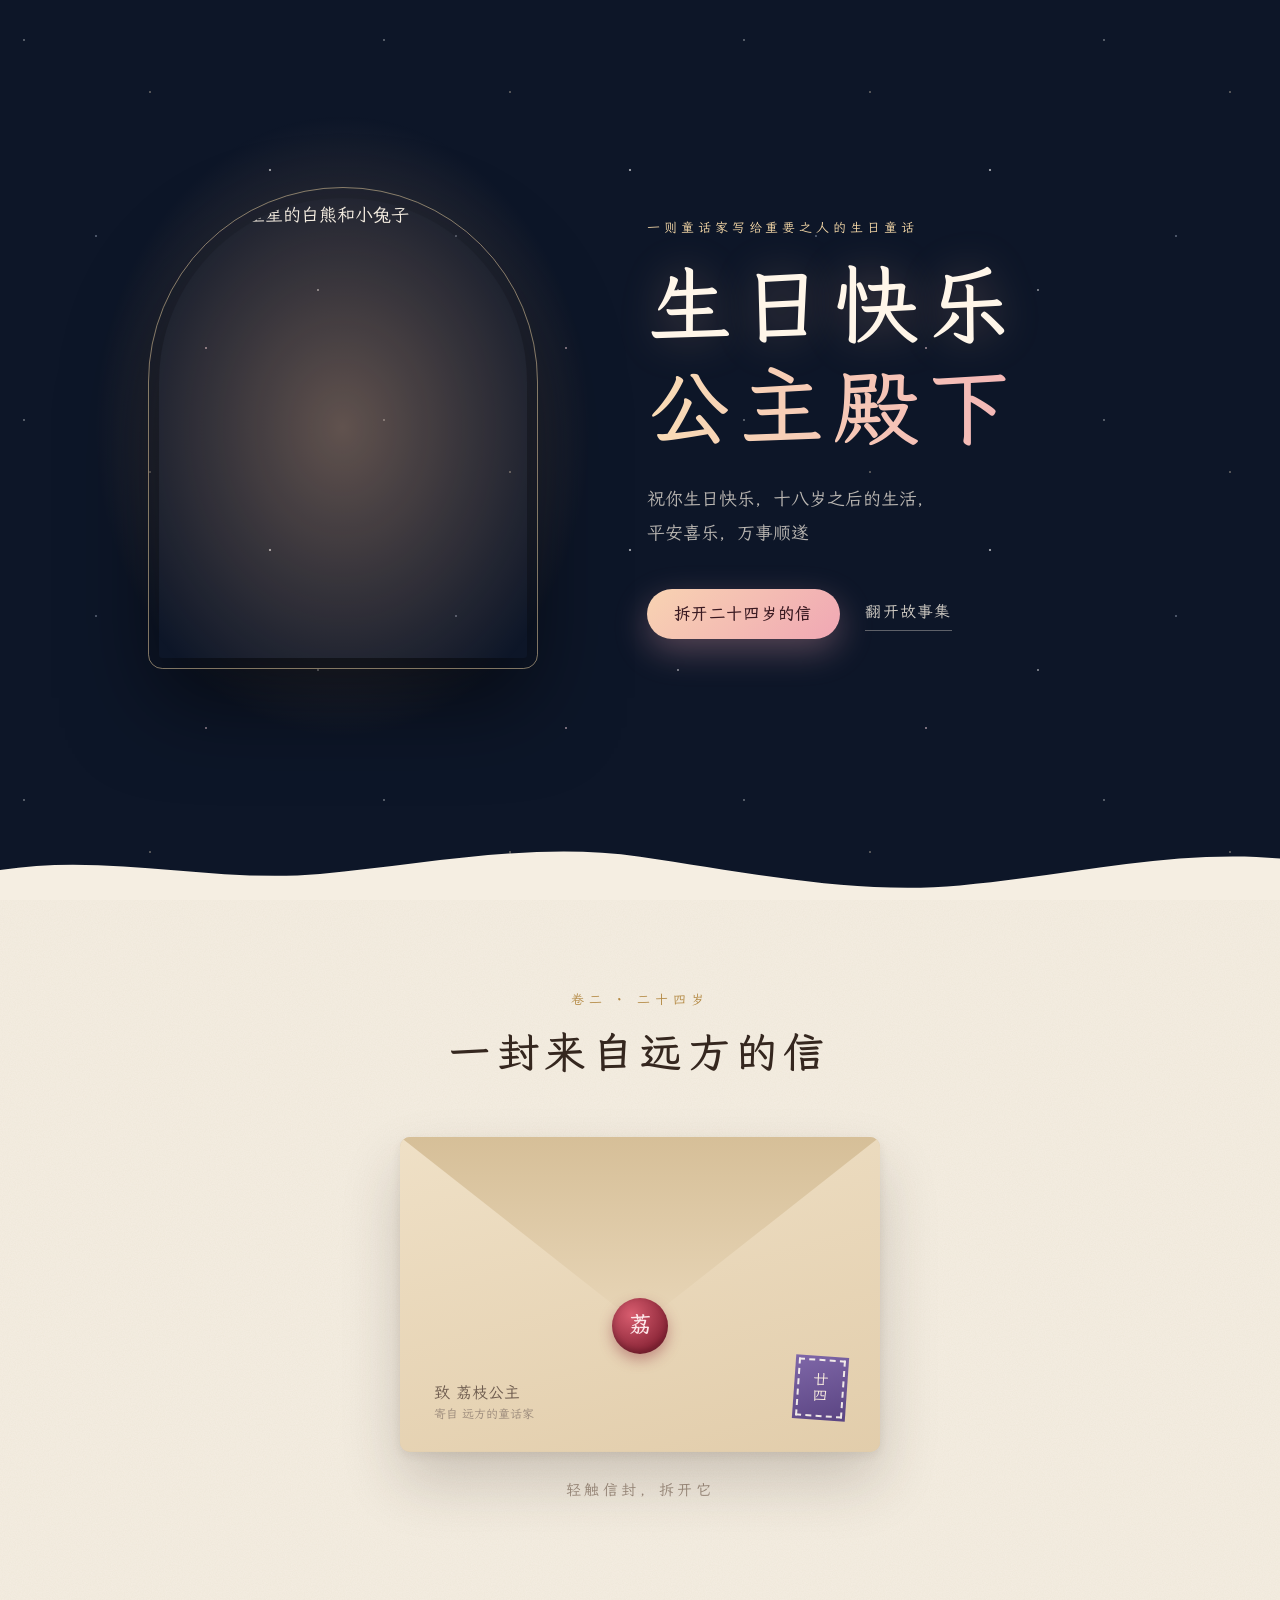
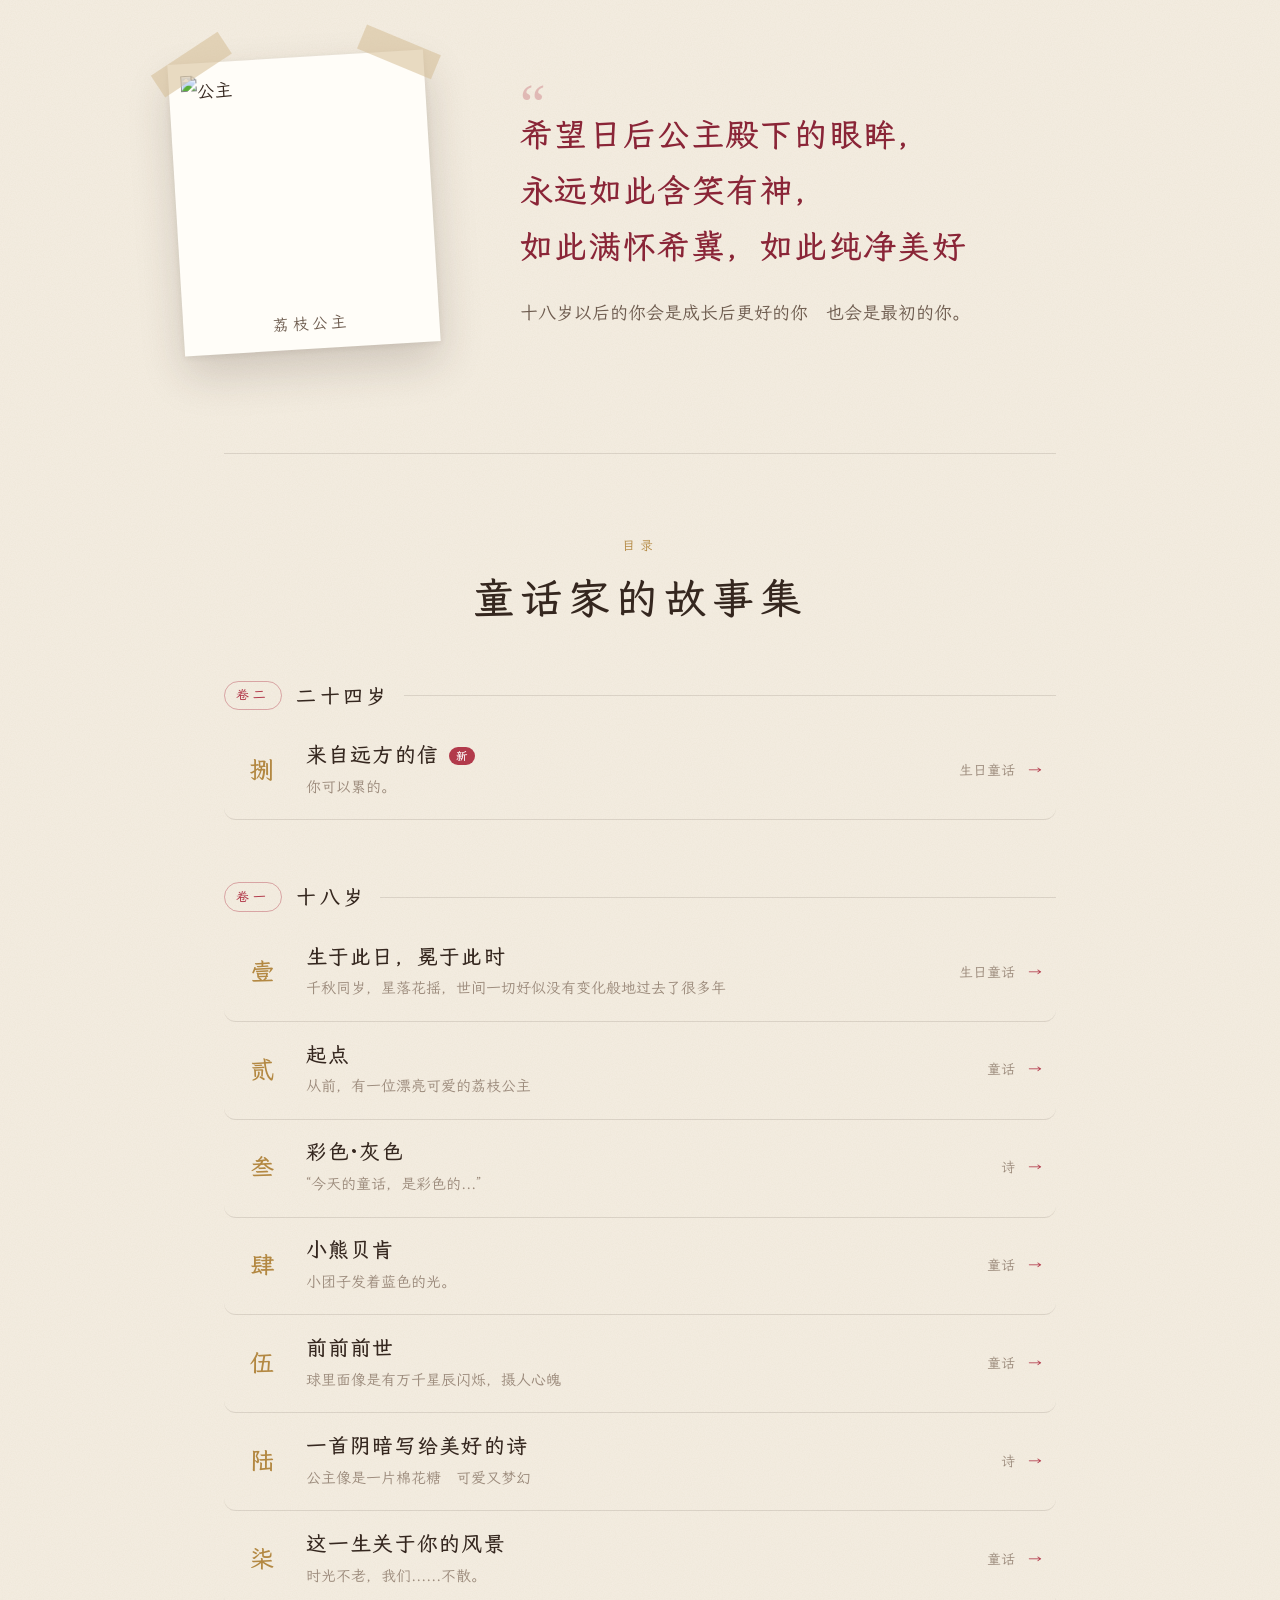
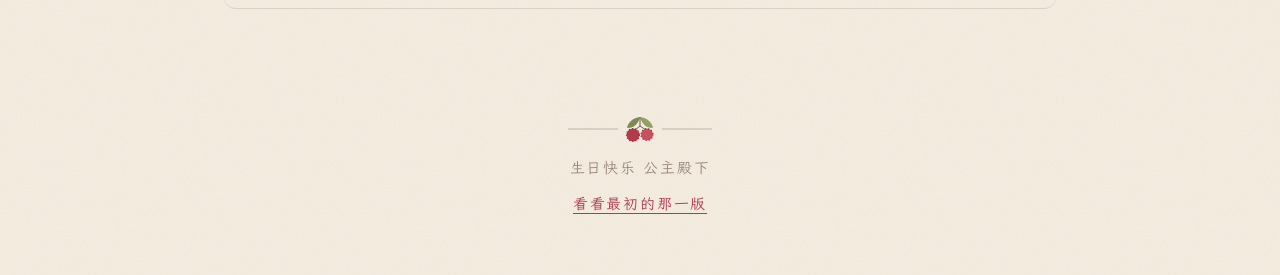
==== commit 724f710e: "Revise the letter wording and drop reading times" ====
--- a/index.html
+++ b/index.html
@@ -83,7 +83,7 @@
           <li class="is-new"><a href="#letter">
             <span class="toc-num">捌</span>
             <span class="toc-main"><span class="toc-title">来自远方的信</span><span class="toc-excerpt">你可以累的。</span></span>
-            <span class="toc-meta">生日童话 · 6 分钟</span>
+            <span class="toc-meta">生日童话</span>
           </a></li>
         </ol>
       </div>
@@ -93,37 +93,37 @@
           <li><a href="#born">
             <span class="toc-num">壹</span>
             <span class="toc-main"><span class="toc-title">生于此日，冕于此时</span><span class="toc-excerpt">千秋同岁，星落花摇，世间一切好似没有变化般地过去了很多年</span></span>
-            <span class="toc-meta">生日童话 · 5 分钟</span>
+            <span class="toc-meta">生日童话</span>
           </a></li>
           <li><a href="#start">
             <span class="toc-num">贰</span>
             <span class="toc-main"><span class="toc-title">起点</span><span class="toc-excerpt">从前，有一位漂亮可爱的荔枝公主</span></span>
-            <span class="toc-meta">童话 · 3 分钟</span>
+            <span class="toc-meta">童话</span>
           </a></li>
           <li><a href="#color">
             <span class="toc-num">叁</span>
             <span class="toc-main"><span class="toc-title">彩色·灰色</span><span class="toc-excerpt">“今天的童话，是彩色的...”</span></span>
-            <span class="toc-meta">诗 · 2 分钟</span>
+            <span class="toc-meta">诗</span>
           </a></li>
           <li><a href="#beken">
             <span class="toc-num">肆</span>
             <span class="toc-main"><span class="toc-title">小熊贝肯</span><span class="toc-excerpt">小团子发着蓝色的光。</span></span>
-            <span class="toc-meta">童话 · 4 分钟</span>
+            <span class="toc-meta">童话</span>
           </a></li>
           <li><a href="#past">
             <span class="toc-num">伍</span>
             <span class="toc-main"><span class="toc-title">前前前世</span><span class="toc-excerpt">球里面像是有万千星辰闪烁，摄人心魄</span></span>
-            <span class="toc-meta">童话 · 3 分钟</span>
+            <span class="toc-meta">童话</span>
           </a></li>
           <li><a href="#shade">
             <span class="toc-num">陆</span>
             <span class="toc-main"><span class="toc-title">一首阴暗写给美好的诗</span><span class="toc-excerpt">公主像是一片棉花糖　可爱又梦幻</span></span>
-            <span class="toc-meta">诗 · 2 分钟</span>
+            <span class="toc-meta">诗</span>
           </a></li>
           <li><a href="#view">
             <span class="toc-num">柒</span>
             <span class="toc-main"><span class="toc-title">这一生关于你的风景</span><span class="toc-excerpt">时光不老，我们......不散。</span></span>
-            <span class="toc-meta">童话 · 4 分钟</span>
+            <span class="toc-meta">童话</span>
           </a></li>
         </ol>
       </div>
@@ -152,7 +152,7 @@
         <p class="chapter-vol">卷二 · 二十四岁</p>
         <span class="chapter-num" aria-hidden="true">捌</span>
         <h2>来自远方的信</h2>
-        <p class="chapter-meta">生日童话 · 远方来信 · 约 6 分钟</p>
+        <p class="chapter-meta">生日童话 · 远方来信</p>
         <svg class="ornament" viewBox="0 0 160 36" aria-hidden="true"><use href="#sprig"/></svg>
       </header>
       <div class="prose">
@@ -161,7 +161,7 @@
 <p>荔枝公主已经很久没有注意过这些了。</p>
 <p>六年前，她在国都迎来十八岁，捧着一颗永久保存的记忆水晶，以为长大就是从此可以一个人去很远的地方。后来，她真的去了很远的地方——王国南方的一座城，那里有全国最古老的医者学院。她换上白袍，背下一本又一本厚厚的医典，学会了在深夜的病房里分辨每一声呼吸，学会了在别人最疼的时候，先稳住自己的手。</p>
 <p>只是从来没有人教过她，自己疼的时候，该怎么办。</p>
-<p>这一年格外漫长。夜班的灯总要亮到天快亮，她常常在脱下白袍的那一刻，才发现一整天只喝过一口水。前些日子，那个说要陪她看遍王国四季的人，也在一个下雨的傍晚走了。他走得很客气，还把伞留给了她。她撑着那把伞回到住处，没有哭。第二天照常查房，照常对每一个病人笑。</p>
+<p>这一年格外漫长。夜班的灯总要亮到天快亮，她常常在脱下白袍的那一刻，才发现一整天只喝过一口水。前些日子，那个说要陪她看遍王国四季的人，也在一个下雨的傍晚走了。</p>
 <p>只有在回去的路上，经过一家草药铺时，她站了很久。铺子里飘出来的味道很苦，她忽然想起一句话：世间草木皆美，人不是；草药皆苦，可正是这些苦，让人变成更好的自己。</p>
 <p>她记得，那是从一个童话里读来的。</p>
 <p>写童话的那个人，现在在哪里呢？</p>
@@ -176,12 +176,12 @@
 <p>二十四岁生日快乐。</p>
 <p>提笔的时候我算了算，从你十八岁到现在，正好六年。六年，够莱顿的荔枝树再长高一截，够紫罗兰谢了又开六回，也够一个傻乎乎跑进荔枝林的小姑娘，长成一个穿着白袍、在病床前站成一盏灯的医者。我总觉得这件事很了不起，比我写过的任何一个童话都了不起。</p>
 <p>听说你最近很累。</p>
-<p>我没有学过医，不懂你每天面对的那些名词，可我大概能想象：凌晨的走廊，没喝完就凉掉的水，还有那些不能在病人面前掉下来的眼泪。你一直是这样，把每个人都照顾得很好，然后把自己排在最后一个。所以这封信，想替你记下一句话，也只这一句——</p>
+<p>我没有在临床真正地当过一位医生，也不能陪你每天一起承担，可我大概能想象：凌晨的走廊，没喝完就凉掉的水，还有那些不能在病人面前掉下来的眼泪。你一直是这样，把每个人都照顾得很好，然后把自己排在最后一个。所以这封信，想替你记下一句话，也只这一句——</p>
 <p class="emph">你可以累的。</p>
-<p>累了就停一停。这不是偷懒，也不是不够坚强。医典上大概不会写这一条，那就写在我的信里，你记着就好。</p>
+<p>累了就停一停。这不是偷懒，也不是不够坚强。医典上大概不会写这一条，那就写在我的信里。</p>
 <p>我也听说了那个人离开的事。我不想说他的不好，你喜欢过的人，总有值得喜欢的地方；我也不想说“他配不上你”，因为你从来不是谁的奖赏，你只是你自己。我只想告诉你：一个人走了，不代表你不好。就像秋天的叶子落了，从来都不是树的错。树还在，根还在，春天一来，它照样会开花——说不定，还会在深秋结出果子来，就像你出生那年，莱顿的荔枝树做过的那样。</p>
 <p>还记得草药铺老人说过的话吗？六年前，我把它写进了给你的童话里，那时以为自己懂了。现在才明白，苦就是苦，不必硬说它是甜的。你只要知道，你咽下的每一服苦药，都不会白苦——它们会慢慢变成你手心里的温度，有一天去暖别人，也会回过头来，暖你自己。</p>
-<p>至于我，还在原来的地方。不是站着不动的意思，我也在往前走，只是走得慢一些，好让你回头的时候，一眼就能找到我。从前我总说要追上你，现在想想，追不追得上都不要紧了。你往前走，我在后面；你累了回头，我就在。</p>
+<p>至于我，还在原来的地方。我也在往前走，只是走得慢一些，好让你回头的时候，一眼就能找到我。从前我总说要追上你，现在想想，追不追得上都不要紧了。你往前走，我在后面；你累了回头就会看到我。</p>
 <p>这封信要走很远的路才能到你手里。路上会经过莱顿，我托它替我看一眼那棵荔枝树。等你拆开的时候，就当是莱顿的风绕了一大圈，来给你过生日了。</p>
 <p class="signoff">生日快乐啊，我青春里最美的风景，也是往后很多很多年里，我最想守着的那座青山。</p>
 <p class="sign">—— 远方的童话家</p>
@@ -214,7 +214,7 @@
         <p class="chapter-vol">卷一 · 十八岁</p>
         <span class="chapter-num" aria-hidden="true">壹</span>
         <h2>生于此日，冕于此时</h2>
-        <p class="chapter-meta">生日童话 · 附信 · 约 5 分钟</p>
+        <p class="chapter-meta">生日童话 · 附信</p>
         <svg class="ornament" viewBox="0 0 160 36" aria-hidden="true"><use href="#sprig"/></svg>
       </header>
       <div class="prose">
@@ -261,7 +261,7 @@
         <p class="chapter-vol">卷一 · 十八岁</p>
         <span class="chapter-num" aria-hidden="true">贰</span>
         <h2>起点</h2>
-        <p class="chapter-meta">童话 · 约 3 分钟</p>
+        <p class="chapter-meta">童话</p>
         <svg class="ornament" viewBox="0 0 160 36" aria-hidden="true"><use href="#sprig"/></svg>
       </header>
       <div class="prose">
@@ -273,7 +273,7 @@
         <p class="chapter-vol">卷一 · 十八岁</p>
         <span class="chapter-num" aria-hidden="true">叁</span>
         <h2>《彩色·灰色》</h2>
-        <p class="chapter-meta">诗 · 约 2 分钟</p>
+        <p class="chapter-meta">诗</p>
         <svg class="ornament" viewBox="0 0 160 36" aria-hidden="true"><use href="#sprig"/></svg>
       </header>
       <div class="prose verse">
@@ -318,7 +318,7 @@
         <p class="chapter-vol">卷一 · 十八岁</p>
         <span class="chapter-num" aria-hidden="true">肆</span>
         <h2>《小熊贝肯》</h2>
-        <p class="chapter-meta">童话 · 约 4 分钟</p>
+        <p class="chapter-meta">童话</p>
         <svg class="ornament" viewBox="0 0 160 36" aria-hidden="true"><use href="#sprig"/></svg>
       </header>
       <div class="prose">
@@ -336,7 +336,7 @@
         <p class="chapter-vol">卷一 · 十八岁</p>
         <span class="chapter-num" aria-hidden="true">伍</span>
         <h2>《前前前世》</h2>
-        <p class="chapter-meta">童话 · 约 3 分钟</p>
+        <p class="chapter-meta">童话</p>
         <svg class="ornament" viewBox="0 0 160 36" aria-hidden="true"><use href="#sprig"/></svg>
       </header>
       <div class="prose">
@@ -360,7 +360,7 @@
         <p class="chapter-vol">卷一 · 十八岁</p>
         <span class="chapter-num" aria-hidden="true">陆</span>
         <h2>《一首阴暗写给美好的诗》</h2>
-        <p class="chapter-meta">诗 · 约 2 分钟</p>
+        <p class="chapter-meta">诗</p>
         <svg class="ornament" viewBox="0 0 160 36" aria-hidden="true"><use href="#sprig"/></svg>
       </header>
       <div class="prose verse">
@@ -409,7 +409,7 @@
         <p class="chapter-vol">卷一 · 十八岁</p>
         <span class="chapter-num" aria-hidden="true">柒</span>
         <h2>《这一生关于你的风景》</h2>
-        <p class="chapter-meta">童话 · 后记 · 约 4 分钟</p>
+        <p class="chapter-meta">童话 · 后记</p>
         <svg class="ornament" viewBox="0 0 160 36" aria-hidden="true"><use href="#sprig"/></svg>
       </header>
       <div class="prose">
